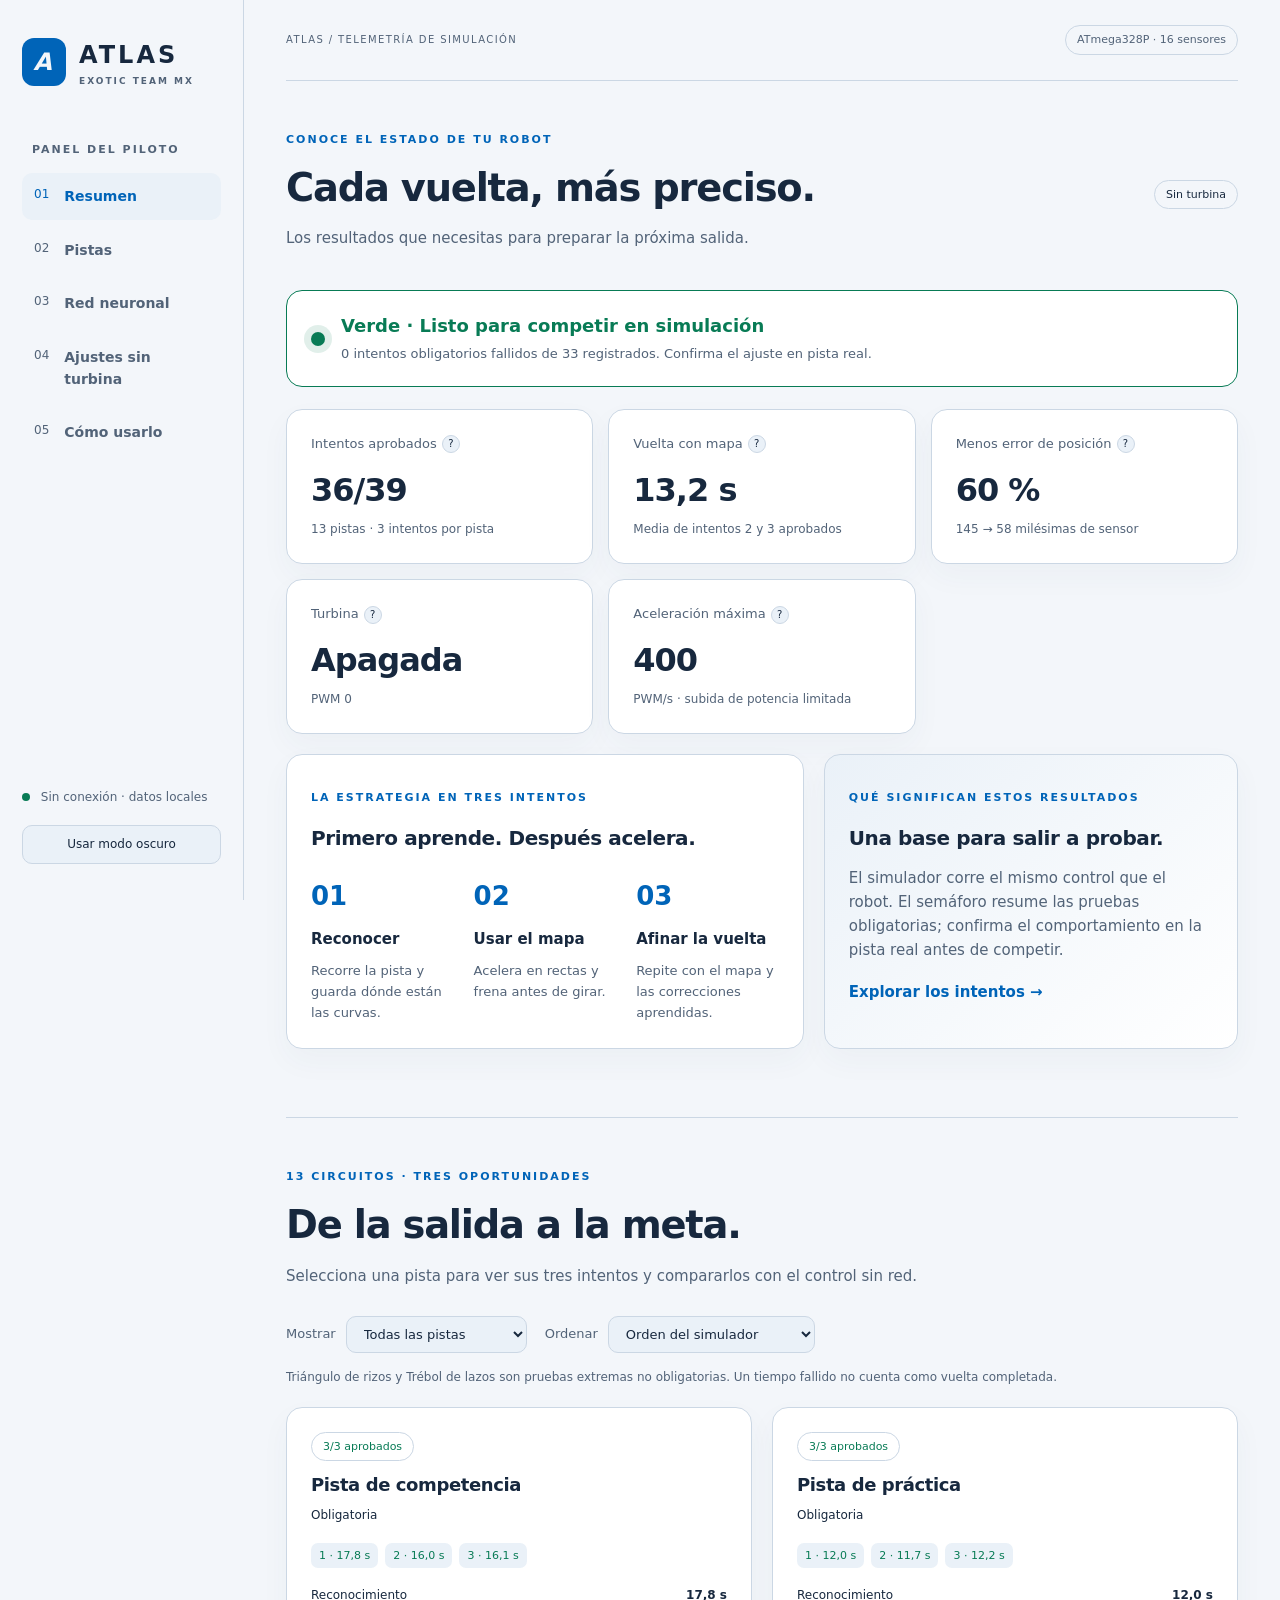
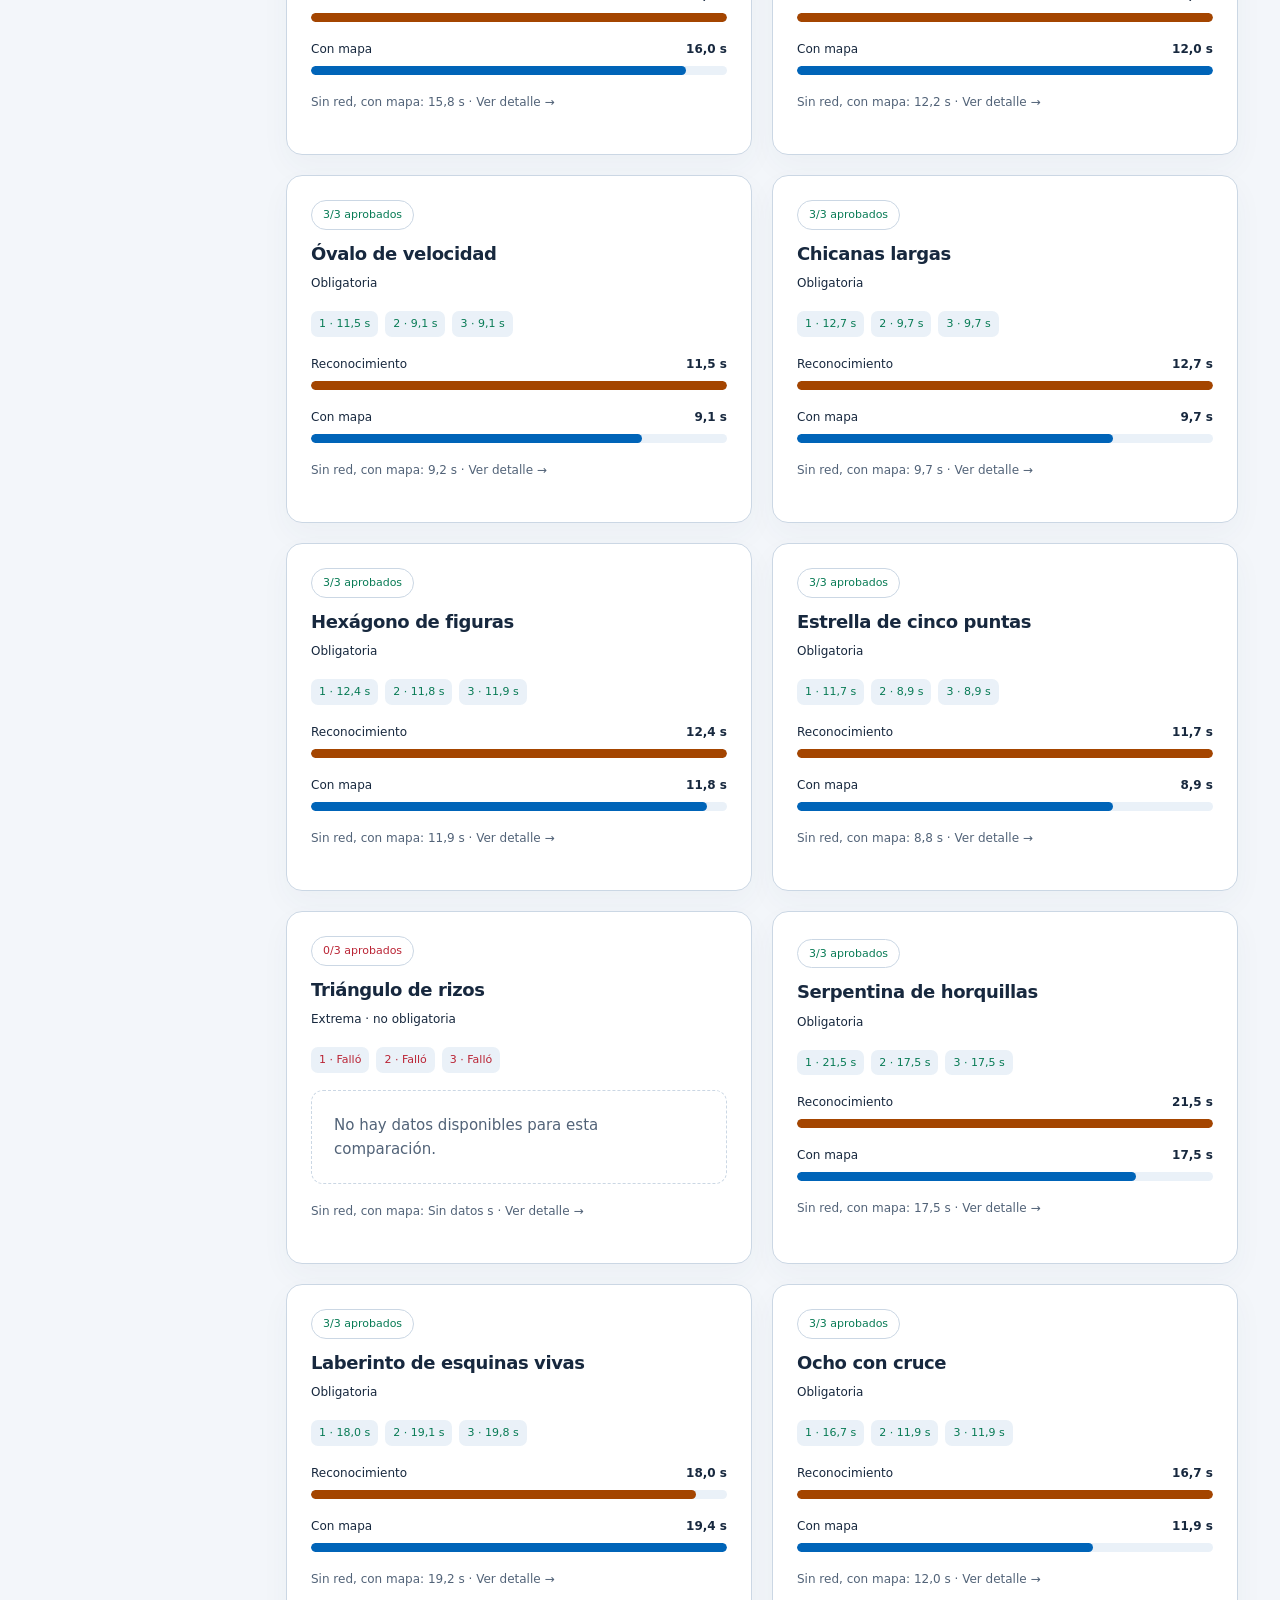
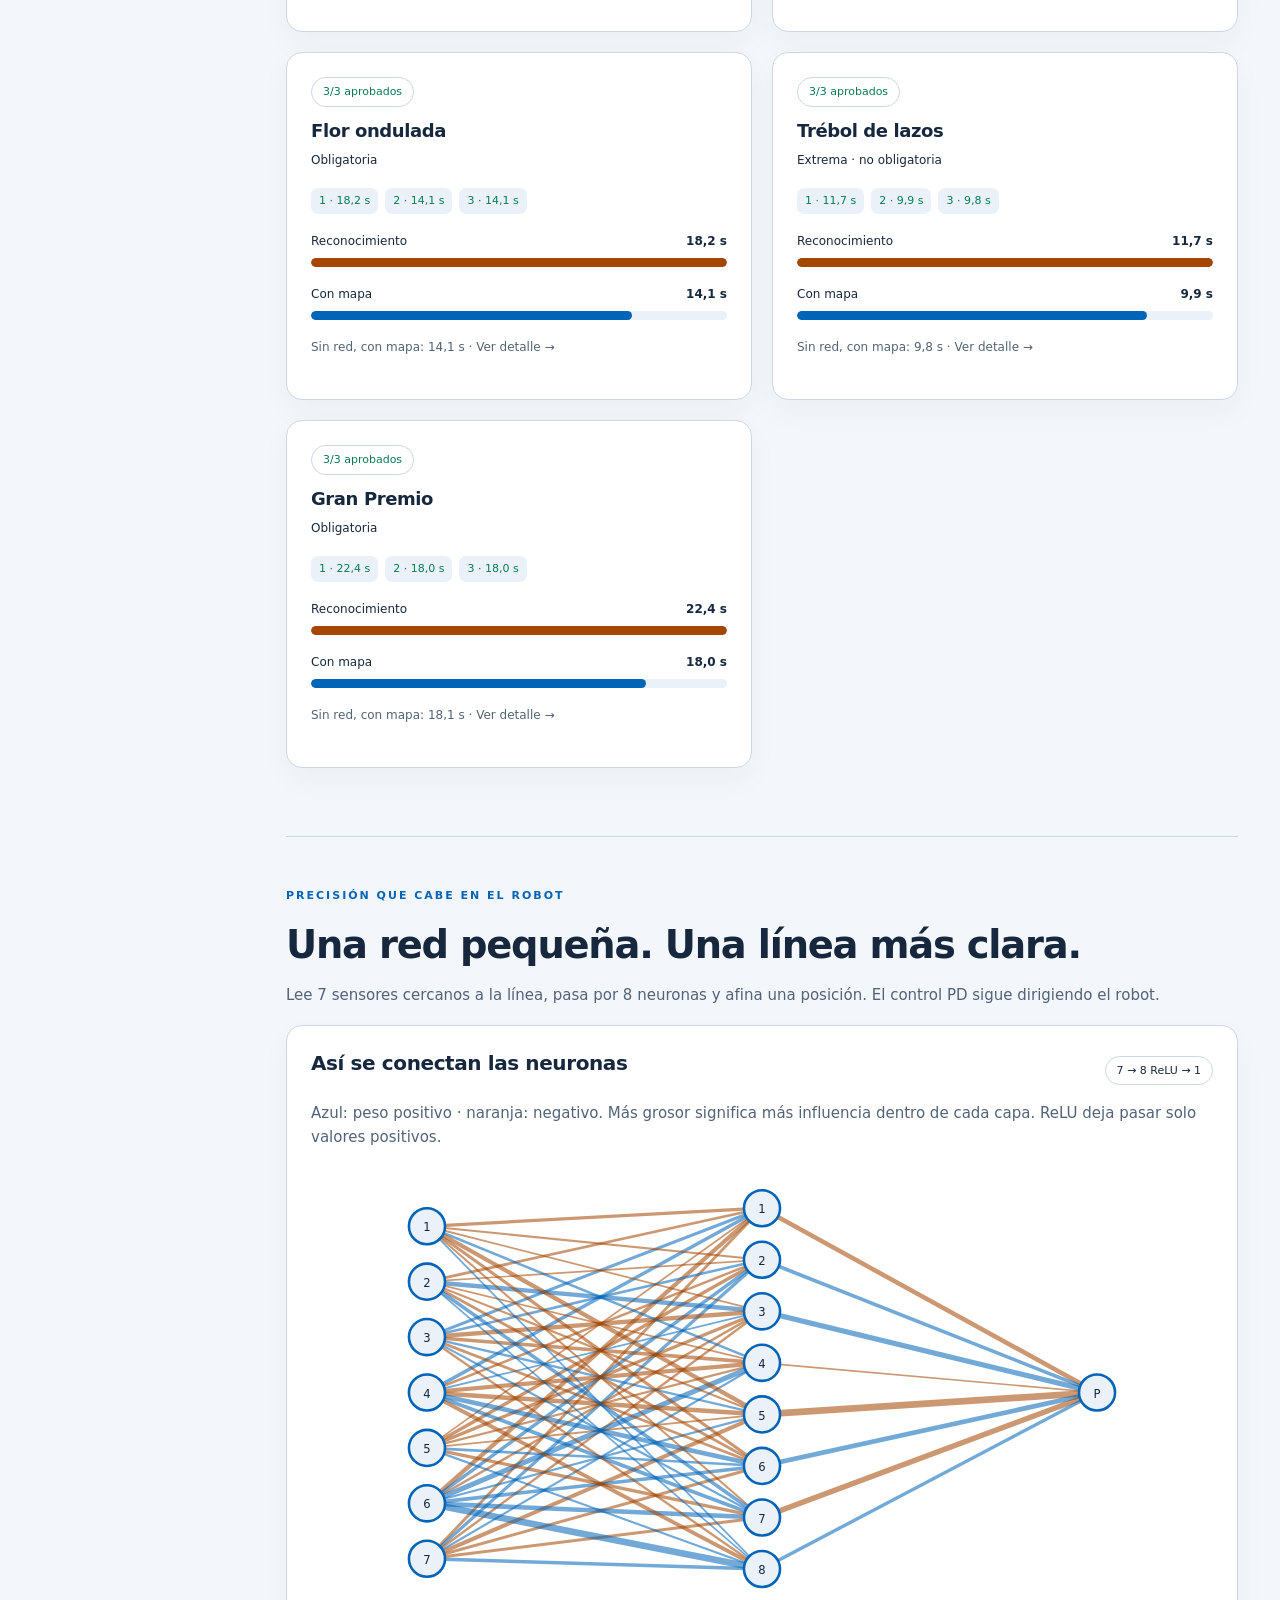
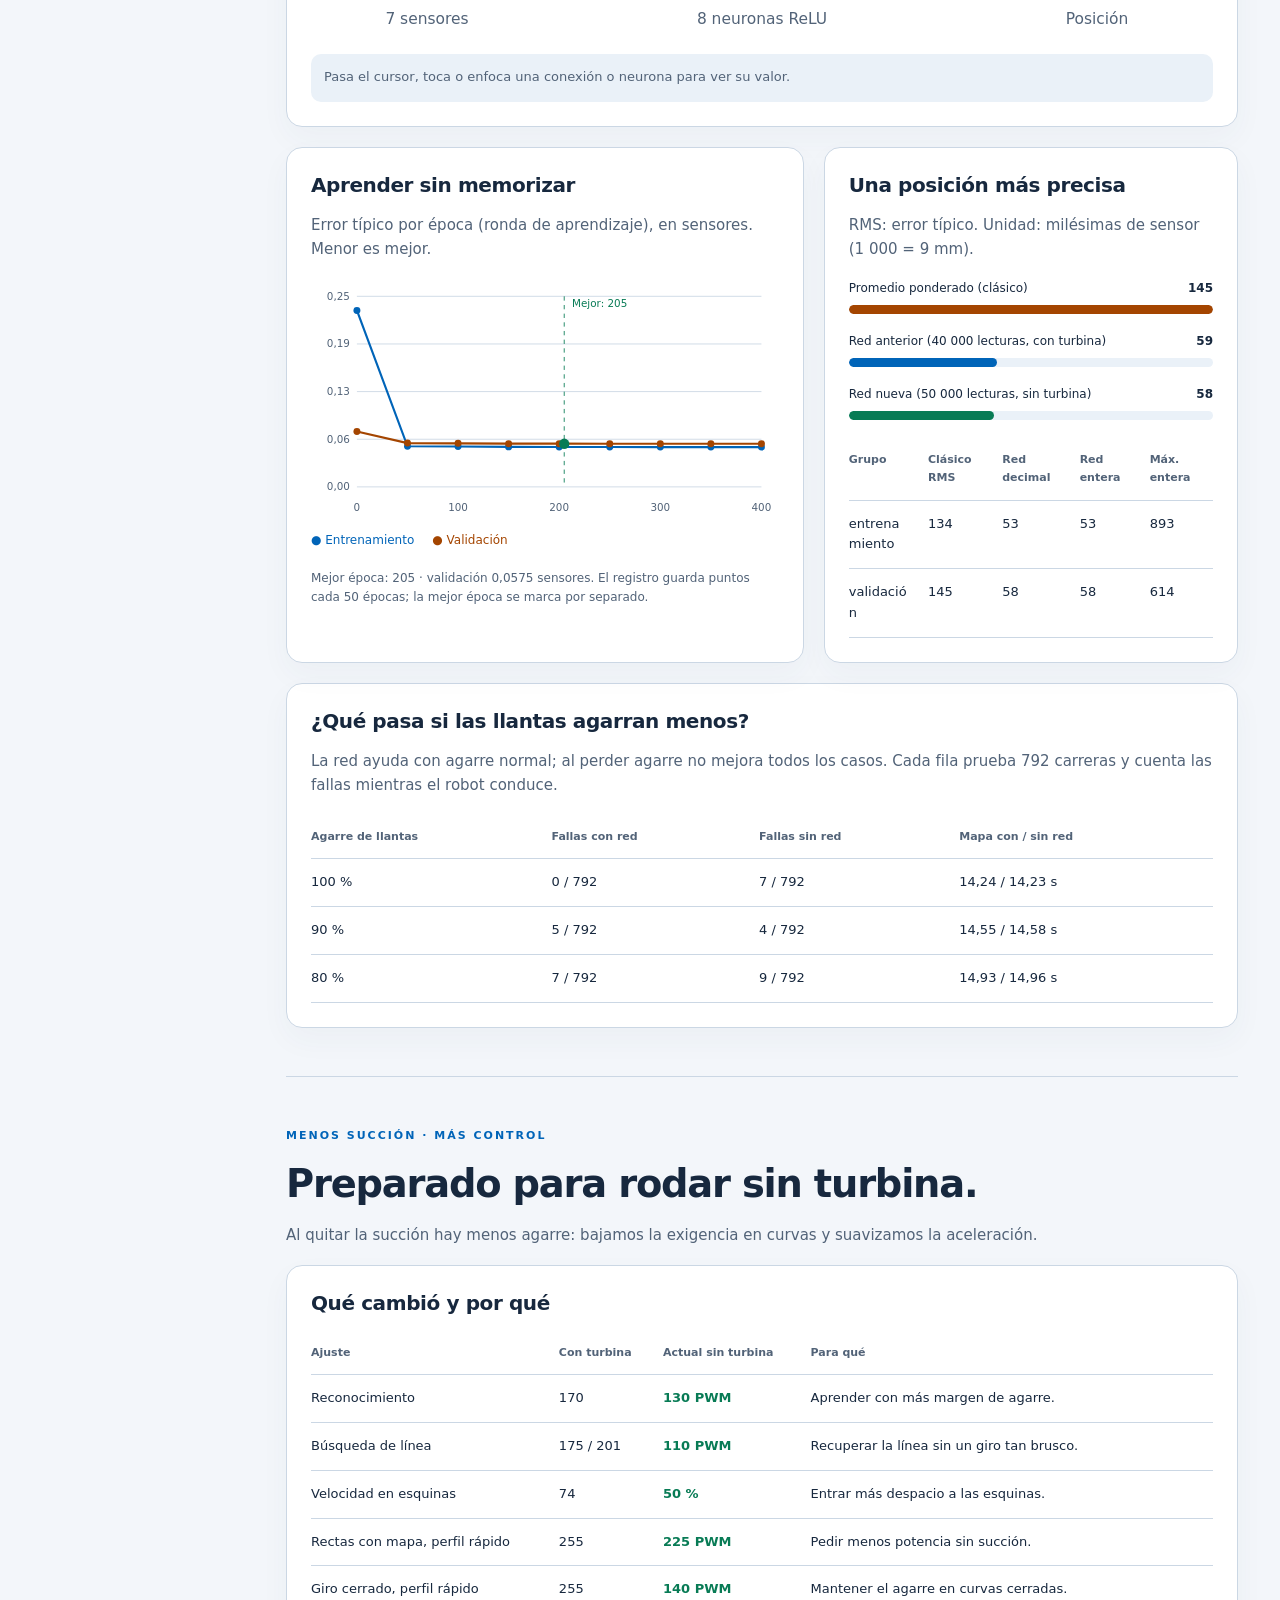
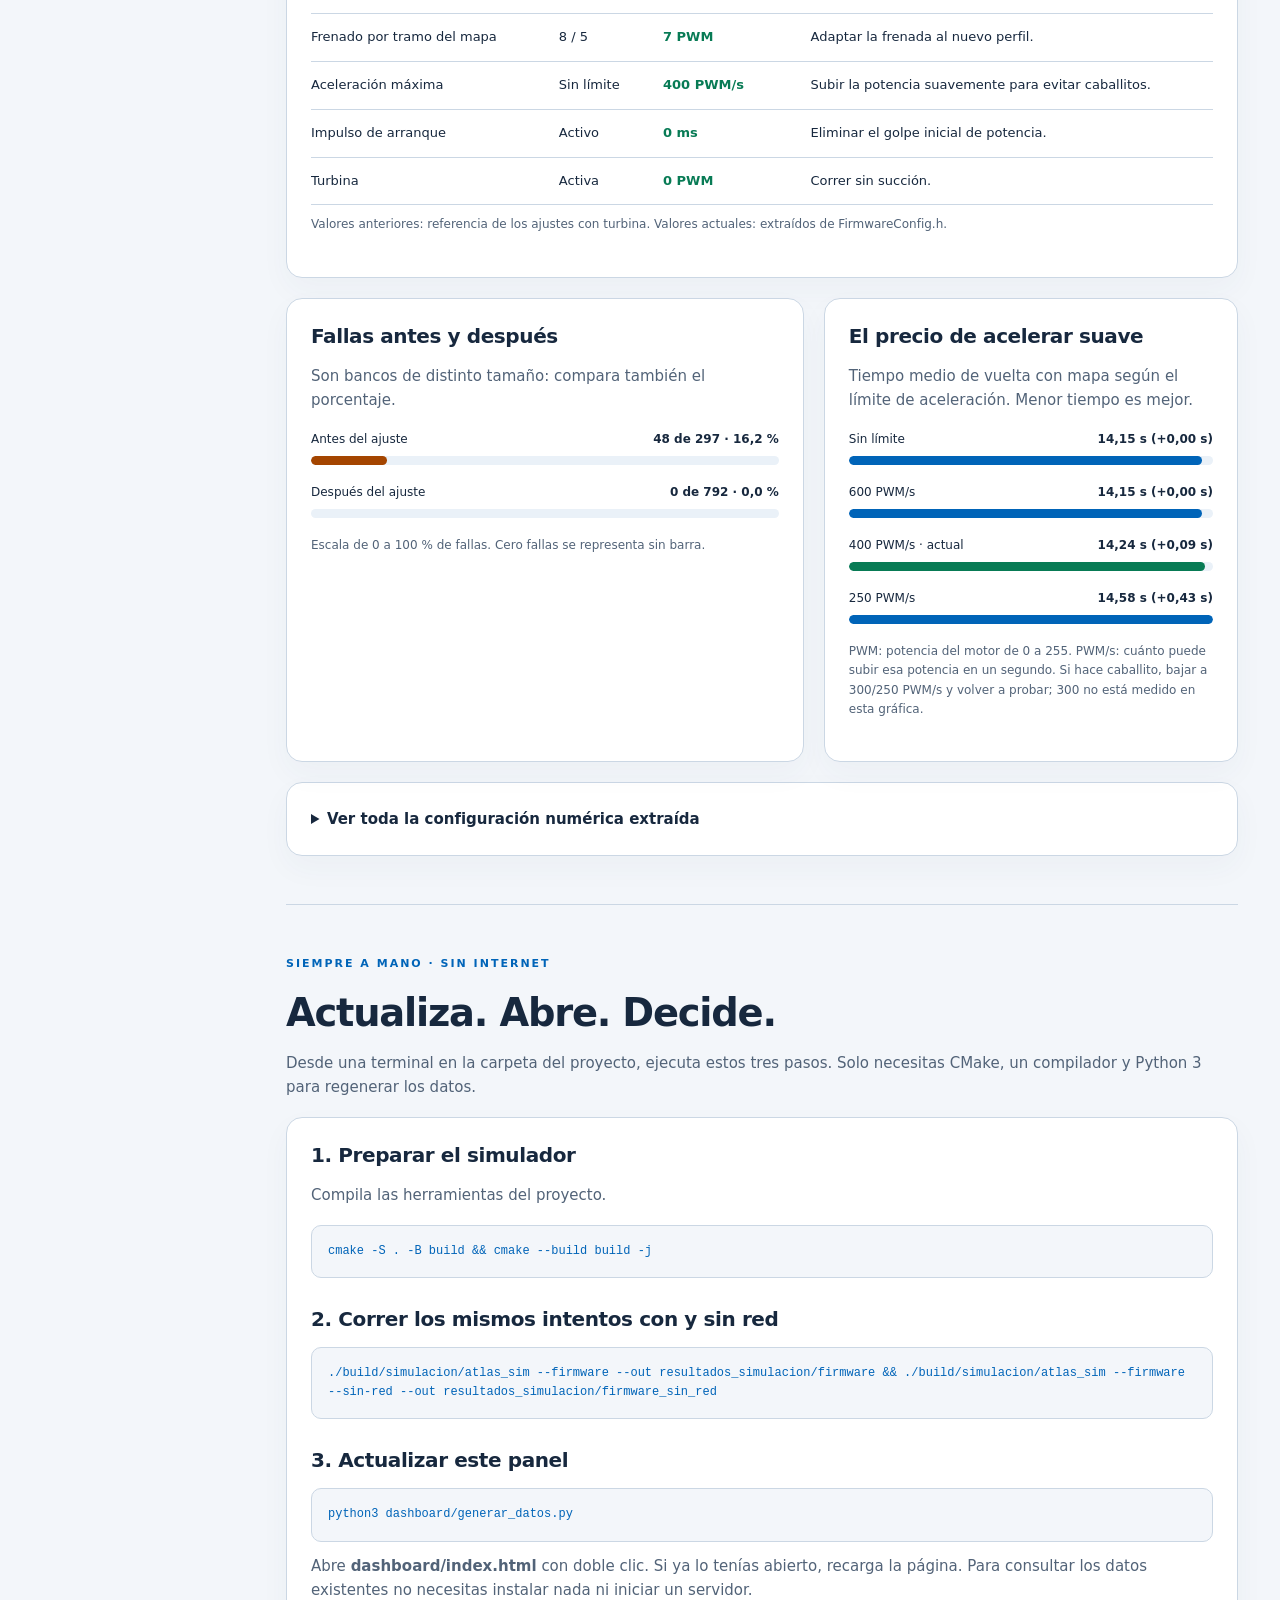
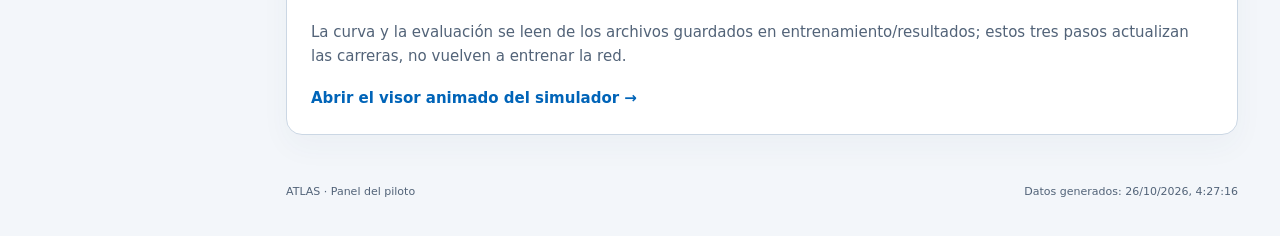
==== dashboard/index.html @ 0355acb6 "Reorganización en carpetas, red de posición reentrenada sin turbina, código sin comentarios y dashbo" ====
<!doctype html>
<html lang="es">
<head>
<meta charset="utf-8">
<meta name="viewport" content="width=device-width, initial-scale=1">
<meta name="color-scheme" content="dark light">
<title>ATLAS · Panel del piloto</title>
<link rel="stylesheet" href="estilos.css">
<script defer src="datos.js"></script>
<script defer src="app.js"></script>
</head>
<body>
<a class="saltar" href="#contenido">Saltar al contenido</a>
<aside class="lateral">
<a class="marca" href="#resumen"><span class="emblema">A</span><span>ATLAS<small>EXOTIC TEAM MX</small></span></a>
<div class="etiqueta">PANEL DEL PILOTO</div>
<nav aria-label="Secciones">
<a href="#resumen">01 <span>Resumen</span></a>
<a href="#pistas">02 <span>Pistas</span></a>
<a href="#red">03 <span>Red neuronal</span></a>
<a href="#ajustes">04 <span>Ajustes sin turbina</span></a>
<a href="#uso">05 <span>Cómo usarlo</span></a>
</nav>
<div class="pie-lateral"><span class="punto"></span> Sin conexión · datos locales<br><button id="tema" type="button">Cambiar tema</button></div>
</aside>
<main id="contenido" tabindex="-1">
<header class="cabecera"><span>ATLAS / TELEMETRÍA DE SIMULACIÓN</span><span class="chip">ATmega328P · 16 sensores</span></header>
<div id="avisos" role="status"></div>
<section id="resumen" aria-labelledby="titulo-resumen">
<div class="intro"><div><p class="ceja">CONOCE EL ESTADO DE TU ROBOT</p><h1 id="titulo-resumen">Cada vuelta, más preciso.</h1><p>Los resultados que necesitas para preparar la próxima salida.</p></div><span class="chip">Sin turbina</span></div>
<div id="estado"></div><div id="metricas" class="metricas"></div>
<div class="rejilla dos"><article class="panel"><p class="ceja">LA ESTRATEGIA EN TRES INTENTOS</p><h2>Primero aprende. Después acelera.</h2><div class="pasos"><div><b>01</b><h3>Reconocer</h3><p>Recorre la pista y guarda dónde están las curvas.</p></div><div><b>02</b><h3>Usar el mapa</h3><p>Acelera en rectas y frena antes de girar.</p></div><div><b>03</b><h3>Afinar la vuelta</h3><p>Repite con el mapa y las correcciones aprendidas.</p></div></div></article><article class="panel acento"><p class="ceja">QUÉ SIGNIFICAN ESTOS RESULTADOS</p><h2>Una base para salir a probar.</h2><p>El simulador corre el mismo control que el robot. El semáforo resume las pruebas obligatorias; confirma el comportamiento en la pista real antes de competir.</p><a class="enlace" href="#pistas">Explorar los intentos →</a></article></div>
</section>
<section id="pistas" aria-labelledby="titulo-pistas"><p class="ceja">13 CIRCUITOS · TRES OPORTUNIDADES</p><h1 id="titulo-pistas">De la salida a la meta.</h1><p>Selecciona una pista para ver sus tres intentos y compararlos con el control sin red.</p><div class="herramientas"><label>Mostrar <select id="filtro"><option value="todas">Todas las pistas</option><option value="falladas">Con intentos fallidos</option><option value="obligatorias">Solo obligatorias</option></select></label><label>Ordenar <select id="orden"><option value="original">Orden del simulador</option><option value="tiempo">Menor tiempo con mapa</option><option value="nombre">Nombre de pista</option></select></label></div><p class="nota">Triángulo de rizos y Trébol de lazos son pruebas extremas no obligatorias. Un tiempo fallido no cuenta como vuelta completada.</p><div id="lista-pistas" class="rejilla pistas"></div></section>
<section id="red" aria-labelledby="titulo-red"><p class="ceja">PRECISIÓN QUE CABE EN EL ROBOT</p><h1 id="titulo-red">Una red pequeña. Una línea más clara.</h1><p>Lee 7 sensores cercanos a la línea, pasa por 8 neuronas y afina una posición. El control PD sigue dirigiendo el robot.</p><article class="panel"><div class="titulo-panel"><h2>Así se conectan las neuronas</h2><span class="chip">7 → 8 ReLU → 1</span></div><p>Azul: peso positivo · naranja: negativo. Más grosor significa más influencia dentro de cada capa. ReLU deja pasar solo valores positivos.</p><div id="diagrama"></div><p id="info-red" class="lectura" aria-live="polite">Pasa el cursor, toca o enfoca una conexión o neurona para ver su valor.</p></article><div class="rejilla dos"><article class="panel"><h2>Aprender sin memorizar</h2><p>Error típico por época (ronda de aprendizaje), en sensores. Menor es mejor.</p><div id="curva"></div><p class="leyenda"><span class="azul">● Entrenamiento</span><span class="naranja">● Validación</span></p><p id="mejor" class="nota"></p></article><article class="panel"><h2>Una posición más precisa</h2><p>RMS: error típico. Unidad: milésimas de sensor (1 000 = 9 mm).</p><div id="errores"></div><div id="tabla-rms"></div></article></div><article class="panel"><h2>¿Qué pasa si las llantas agarran menos?</h2><p>La red ayuda con agarre normal; al perder agarre no mejora todos los casos. Cada fila prueba 792 carreras y cuenta las fallas mientras el robot conduce.</p><div id="agarre"></div></article></section>
<section id="ajustes" aria-labelledby="titulo-ajustes"><p class="ceja">MENOS SUCCIÓN · MÁS CONTROL</p><h1 id="titulo-ajustes">Preparado para rodar sin turbina.</h1><p>Al quitar la succión hay menos agarre: bajamos la exigencia en curvas y suavizamos la aceleración.</p><article class="panel"><h2>Qué cambió y por qué</h2><div id="cambios"></div><p class="nota">Valores anteriores: referencia de los ajustes con turbina. Valores actuales: extraídos de FirmwareConfig.h.</p></article><div class="rejilla dos"><article class="panel"><h2>Fallas antes y después</h2><p>Son bancos de distinto tamaño: compara también el porcentaje.</p><div id="fallas"></div></article><article class="panel"><h2>El precio de acelerar suave</h2><p>Tiempo medio de vuelta con mapa según el límite de aceleración. Menor tiempo es mejor.</p><div id="aceleracion"></div><p class="nota">PWM: potencia del motor de 0 a 255. PWM/s: cuánto puede subir esa potencia en un segundo. Si hace caballito, bajar a 300/250 PWM/s y volver a probar; 300 no está medido en esta gráfica.</p></article></div><details class="panel"><summary>Ver toda la configuración numérica extraída</summary><div id="configuracion"></div></details></section>
<section id="uso" aria-labelledby="titulo-uso"><p class="ceja">SIEMPRE A MANO · SIN INTERNET</p><h1 id="titulo-uso">Actualiza. Abre. Decide.</h1><p>Desde una terminal en la carpeta del proyecto, ejecuta estos tres pasos. Solo necesitas CMake, un compilador y Python 3 para regenerar los datos.</p><article class="panel instrucciones"><h2>1. Preparar el simulador</h2><p>Compila las herramientas del proyecto.</p><pre>cmake -S . -B build &amp;&amp; cmake --build build -j</pre><h2>2. Correr los mismos intentos con y sin red</h2><pre>./build/simulacion/atlas_sim --firmware --out resultados_simulacion/firmware &amp;&amp; ./build/simulacion/atlas_sim --firmware --sin-red --out resultados_simulacion/firmware_sin_red</pre><h2>3. Actualizar este panel</h2><pre>python3 dashboard/generar_datos.py</pre><p>Abre <strong>dashboard/index.html</strong> con doble clic. Si ya lo tenías abierto, recarga la página. Para consultar los datos existentes no necesitas instalar nada ni iniciar un servidor.</p><p>La curva y la evaluación se leen de los archivos guardados en entrenamiento/resultados; estos tres pasos actualizan las carreras, no vuelven a entrenar la red.</p><div id="visor"></div></article></section>
<footer>ATLAS · Panel del piloto <span id="fecha"></span></footer>
</main>
<dialog id="detalle"><div class="titulo-panel"><h2 id="detalle-titulo"></h2><button id="cerrar" aria-label="Cerrar detalle">Cerrar ✕</button></div><div id="detalle-cuerpo"></div></dialog>
</body></html>
---- dashboard/estilos.css ----
:root{color-scheme:dark;--fondo:#0b111b;--panel:#141e2c;--panel2:#192638;--texto:#edf3fb;--suave:#a7b6ca;--borde:#2a3a50;--azul:#75bcff;--naranja:#ffb77b;--verde:#66dfb1;--rojo:#ff8f99;--sombra:0 14px 35px #0002}
:root[data-tema=claro]{color-scheme:light;--fondo:#f3f6fa;--panel:#fff;--panel2:#eaf1f8;--texto:#17283e;--suave:#526378;--borde:#cbd7e4;--azul:#0064b8;--naranja:#a44500;--verde:#087b55;--rojo:#ba2435;--sombra:0 12px 30px #2743640a}
*{box-sizing:border-box}html{scroll-behavior:smooth;scroll-padding-top:24px}body{margin:0;background:var(--fondo);color:var(--texto);font:15px/1.6 system-ui,-apple-system,BlinkMacSystemFont,"Segoe UI",sans-serif}a{color:var(--azul)}button,select{font:inherit;color:var(--texto);background:var(--panel2);border:1px solid var(--borde);border-radius:10px;padding:9px 13px;cursor:pointer}button:hover,select:hover{border-color:var(--azul)}:focus-visible{outline:3px solid var(--azul);outline-offset:4px}.saltar{position:fixed;top:-100px;left:20px;z-index:10;background:var(--panel);padding:12px}.saltar:focus{top:10px}.lateral{position:fixed;inset:0 auto 0 0;width:244px;border-right:1px solid var(--borde);padding:36px 22px;display:flex;flex-direction:column;background:var(--fondo)}.marca{display:flex;gap:13px;align-items:center;color:var(--texto);text-decoration:none;font-size:24px;font-weight:850;letter-spacing:3px}.marca small{display:block;font-size:9px;letter-spacing:2px;color:var(--suave)}.emblema{display:grid;place-items:center;width:44px;height:48px;background:var(--azul);color:var(--fondo);border-radius:12px;font-style:italic}.etiqueta,.ceja{font-size:11px;letter-spacing:2px;font-weight:750;color:var(--azul)}.etiqueta{margin:52px 10px 15px;color:var(--suave)}nav{display:grid;gap:7px}nav a{display:flex;gap:15px;padding:12px;color:var(--suave);text-decoration:none;border-radius:10px;font-size:12px}nav a span{font-size:14px;font-weight:600}nav a:hover,nav a.activo{background:var(--panel2);color:var(--azul)}.pie-lateral{margin-top:auto;color:var(--suave);font-size:12px}.pie-lateral button{margin-top:18px;width:100%}.punto{display:inline-block;width:8px;height:8px;background:var(--verde);border-radius:50%;margin-right:7px}main{margin-left:244px;padding:0 42px;max-width:1700px}.cabecera{display:flex;justify-content:space-between;align-items:center;gap:12px;padding:25px 0;border-bottom:1px solid var(--borde);font-size:10px;letter-spacing:1.4px;color:var(--suave)}.chip,.badge{display:inline-block;border:1px solid var(--borde);border-radius:30px;padding:5px 11px;font-size:11px;white-space:normal;letter-spacing:0}section{padding:40px 0 12px}section+section{margin-top:36px;border-top:1px solid var(--borde)}h1{font-size:clamp(28px,3vw,42px);line-height:1.15;letter-spacing:-1.2px;margin:12px 0 16px}h2{font-size:20px;line-height:1.3;letter-spacing:-.4px;margin:0 0 15px}h3{font-size:15px;margin:10px 0}p{color:var(--suave);margin:10px 0 18px}.intro,.titulo-panel{display:flex;align-items:center;justify-content:space-between;gap:16px}.estado{display:flex;gap:16px;align-items:center;border:1px solid var(--verde);background:var(--panel);padding:21px 24px;border-radius:16px;margin:22px 0;color:var(--verde)}.estado.amarillo{color:var(--naranja);border-color:var(--naranja)}.estado.rojo{color:var(--rojo);border-color:var(--rojo)}.estado b{font-size:18px}.estado p{margin:3px 0 0;font-size:13px}.luz{width:14px;height:14px;border-radius:50%;background:currentColor;box-shadow:0 0 0 7px color-mix(in srgb,currentColor 12%,transparent);flex-shrink:0}.metricas{display:grid;grid-template-columns:repeat(3,minmax(0,1fr));gap:15px;margin-bottom:20px}.metrica,.panel,.pista{background:var(--panel);border:1px solid var(--borde);border-radius:16px;padding:24px;box-shadow:var(--sombra);min-width:0}.metrica .valor{font-size:32px;font-weight:750;letter-spacing:-1px;margin:10px 0 4px}.metrica p{font-size:12px;margin:0}.metrica .nombre{font-size:13px;color:var(--suave)}.ayuda{display:inline-grid;place-items:center;border:1px solid var(--borde);border-radius:50%;font-size:10px;width:18px;height:18px;padding:0;margin-left:5px;position:relative;vertical-align:middle}.ayuda:hover:after,.ayuda:focus:after{content:attr(data-ayuda);position:absolute;bottom:25px;right:-20px;width:205px;max-width:65vw;z-index:5;background:var(--texto);color:var(--fondo);padding:10px;border-radius:9px;text-align:left;font-size:12px;box-shadow:var(--sombra)}.rejilla{display:grid;gap:20px;margin:20px 0}.dos{grid-template-columns:1.25fr 1fr}.pasos{display:grid;grid-template-columns:repeat(3,1fr);gap:20px;margin-top:25px}.pasos b{color:var(--azul);font-size:26px}.pasos p{font-size:13px;margin:0}.acento{background:linear-gradient(140deg,var(--panel2),var(--panel))}.enlace{font-weight:650;text-decoration:none}.herramientas{display:flex;gap:18px;flex-wrap:wrap;margin:28px 0 15px}.herramientas label{display:flex;align-items:center;gap:10px;font-size:13px;color:var(--suave)}.nota{font-size:12px}.pistas{grid-template-columns:repeat(2,minmax(0,1fr))}.pista{display:block;width:100%;text-align:left;transition:transform .18s,border-color .18s}.pista:hover{transform:translateY(-2px);border-color:var(--azul)}.pista h2{margin:12px 0 5px;font-size:18px}.bien{color:var(--verde)}.mal{color:var(--rojo)}.intentos{display:flex;gap:7px;flex-wrap:wrap;margin:17px 0}.intento{font-size:11px;padding:4px 8px;background:var(--panel2);border-radius:7px}.barra-fila{margin:18px 0}.barra-cab{display:flex;justify-content:space-between;gap:14px;font-size:12px;margin-bottom:7px}.carril{height:9px;background:var(--panel2);border-radius:10px;overflow:hidden}.relleno{height:100%;border-radius:10px;background:var(--azul);min-width:0}.naranja{color:var(--naranja)}.azul{color:var(--azul)}.leyenda{display:flex;gap:18px;flex-wrap:wrap;font-size:12px}svg{display:block;width:100%;height:auto;overflow:visible}svg text{fill:var(--suave);font:12px system-ui}svg .eje{stroke:var(--borde);stroke-width:1}.conexion{cursor:pointer;opacity:.55;transition:opacity .15s}.conexion:hover,.conexion:focus{opacity:1;stroke:var(--verde);outline:none}.neurona{fill:var(--panel2);stroke:var(--azul);stroke-width:2;cursor:pointer}.neurona:hover,.neurona:focus{fill:var(--azul);outline:none}.lectura{border-radius:10px;background:var(--panel2);padding:13px;font-size:13px;margin-bottom:0;min-height:48px}.tabla-contenedor{overflow-x:auto;max-width:100%}table{width:100%;border-collapse:collapse;font-size:13px}th{text-align:left;font-size:11px;color:var(--suave);font-weight:650}td,th{padding:13px 9px;border-bottom:1px solid var(--borde);vertical-align:top}td:first-child,th:first-child{padding-left:0}td{overflow-wrap:anywhere}.cambio{color:var(--verde);font-weight:650}pre{white-space:pre-wrap;overflow-wrap:anywhere;background:var(--fondo);border:1px solid var(--borde);padding:16px;border-radius:10px;font-size:12px;color:var(--azul)}.instrucciones h2{margin-top:28px}.instrucciones h2:first-child{margin-top:0}details summary{cursor:pointer;font-weight:650}footer{padding:36px 0;color:var(--suave);font-size:11px;display:flex;justify-content:space-between;gap:12px}dialog{background:var(--panel);color:var(--texto);border:1px solid var(--borde);border-radius:18px;width:min(980px,94vw);max-height:90vh;padding:26px}dialog::backdrop{background:#030914bb;backdrop-filter:blur(5px)}.detalle-modos{margin:25px 0}.detalle-tarjetas{display:grid;grid-template-columns:repeat(3,minmax(0,1fr));gap:12px}.detalle-intento{border:1px solid var(--borde);border-radius:10px;padding:16px}.detalle-intento dl{font-size:12px}.detalle-intento dt{color:var(--suave);margin-top:10px}.detalle-intento dd{margin:0;font-weight:650}.vacio{color:var(--suave);padding:22px;border:1px dashed var(--borde);border-radius:12px}.advertencia{padding:15px;border:1px solid var(--naranja);border-radius:10px;margin:16px 0;overflow-wrap:anywhere}
@media(prefers-reduced-motion:reduce){*{scroll-behavior:auto!important;transition:none!important}}@media(min-width:1500px){.metricas{grid-template-columns:repeat(5,minmax(0,1fr))}}@media(max-width:1100px){.lateral{width:205px;padding:28px 15px}main{margin-left:205px;padding:0 26px}.dos{grid-template-columns:1fr}.metricas{grid-template-columns:repeat(2,minmax(0,1fr))}}@media(max-width:720px){.lateral{position:static;width:auto;padding:20px;border-right:0;border-bottom:1px solid var(--borde)}.marca{font-size:20px}.etiqueta{display:none}nav{display:flex;overflow-x:auto;margin-top:20px;gap:5px}nav a{flex-shrink:0;padding:9px;font-size:10px}nav a span{font-size:12px}nav a{gap:6px}.pie-lateral{display:flex;justify-content:space-between;align-items:center;margin-top:16px;font-size:10px}.pie-lateral button{width:auto;margin:0;padding:6px 10px}main{margin:0;padding:0 18px}.cabecera{font-size:8px;padding:17px 0;letter-spacing:.5px}.cabecera .chip{font-size:9px}section{padding-top:28px}.intro{align-items:flex-start}.intro>.chip{display:none}.metricas{gap:10px}.metrica{padding:16px}.metrica .valor{font-size:26px}.metrica:last-child{grid-column:1/-1}.panel,.pista{padding:19px}.pasos{gap:12px}.pasos p{font-size:12px}.pistas,.detalle-tarjetas{grid-template-columns:1fr}.herramientas{gap:12px}.herramientas label{justify-content:space-between;width:100%}.herramientas select{max-width:70%}.estado{padding:18px;gap:14px}.estado b{font-size:16px}.titulo-panel{align-items:flex-start;flex-wrap:wrap}table{font-size:11px}td,th{padding:10px 5px}footer{flex-direction:column}dialog{padding:20px}.ceja{font-size:9px}}
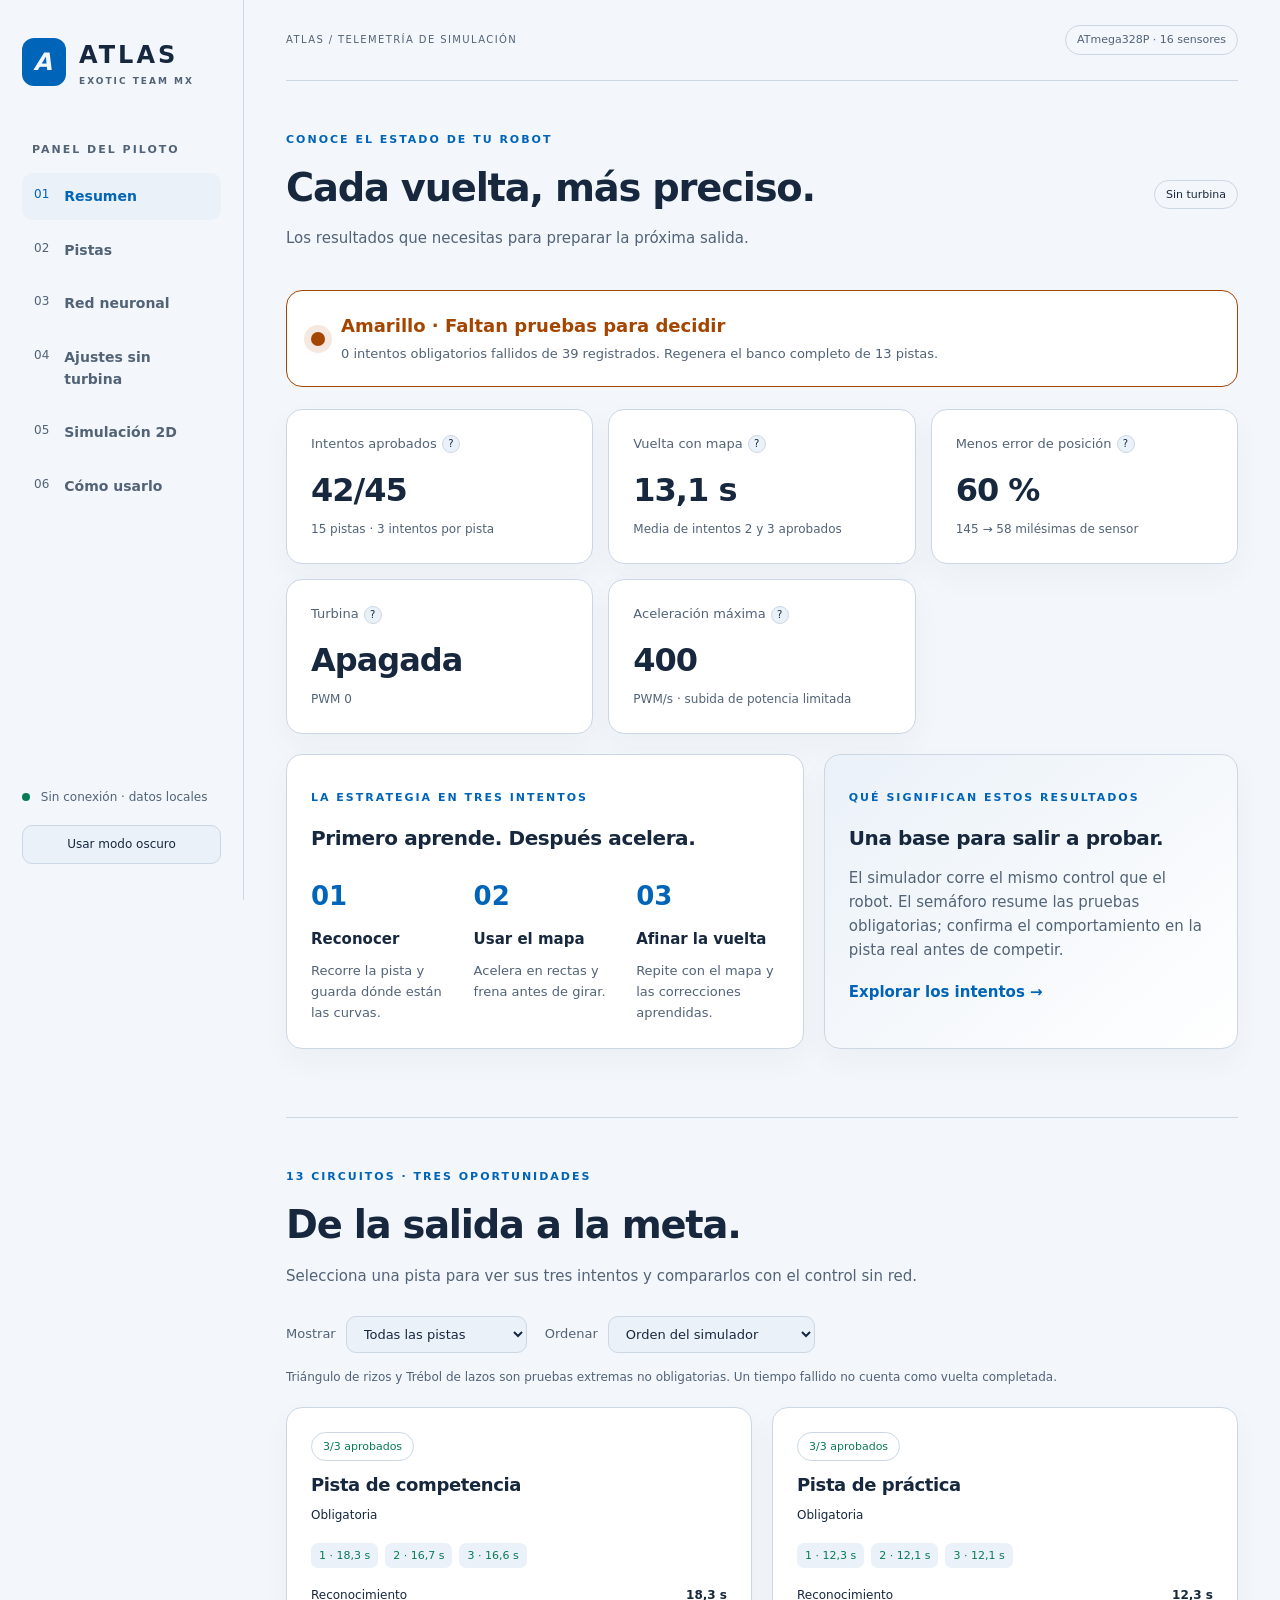
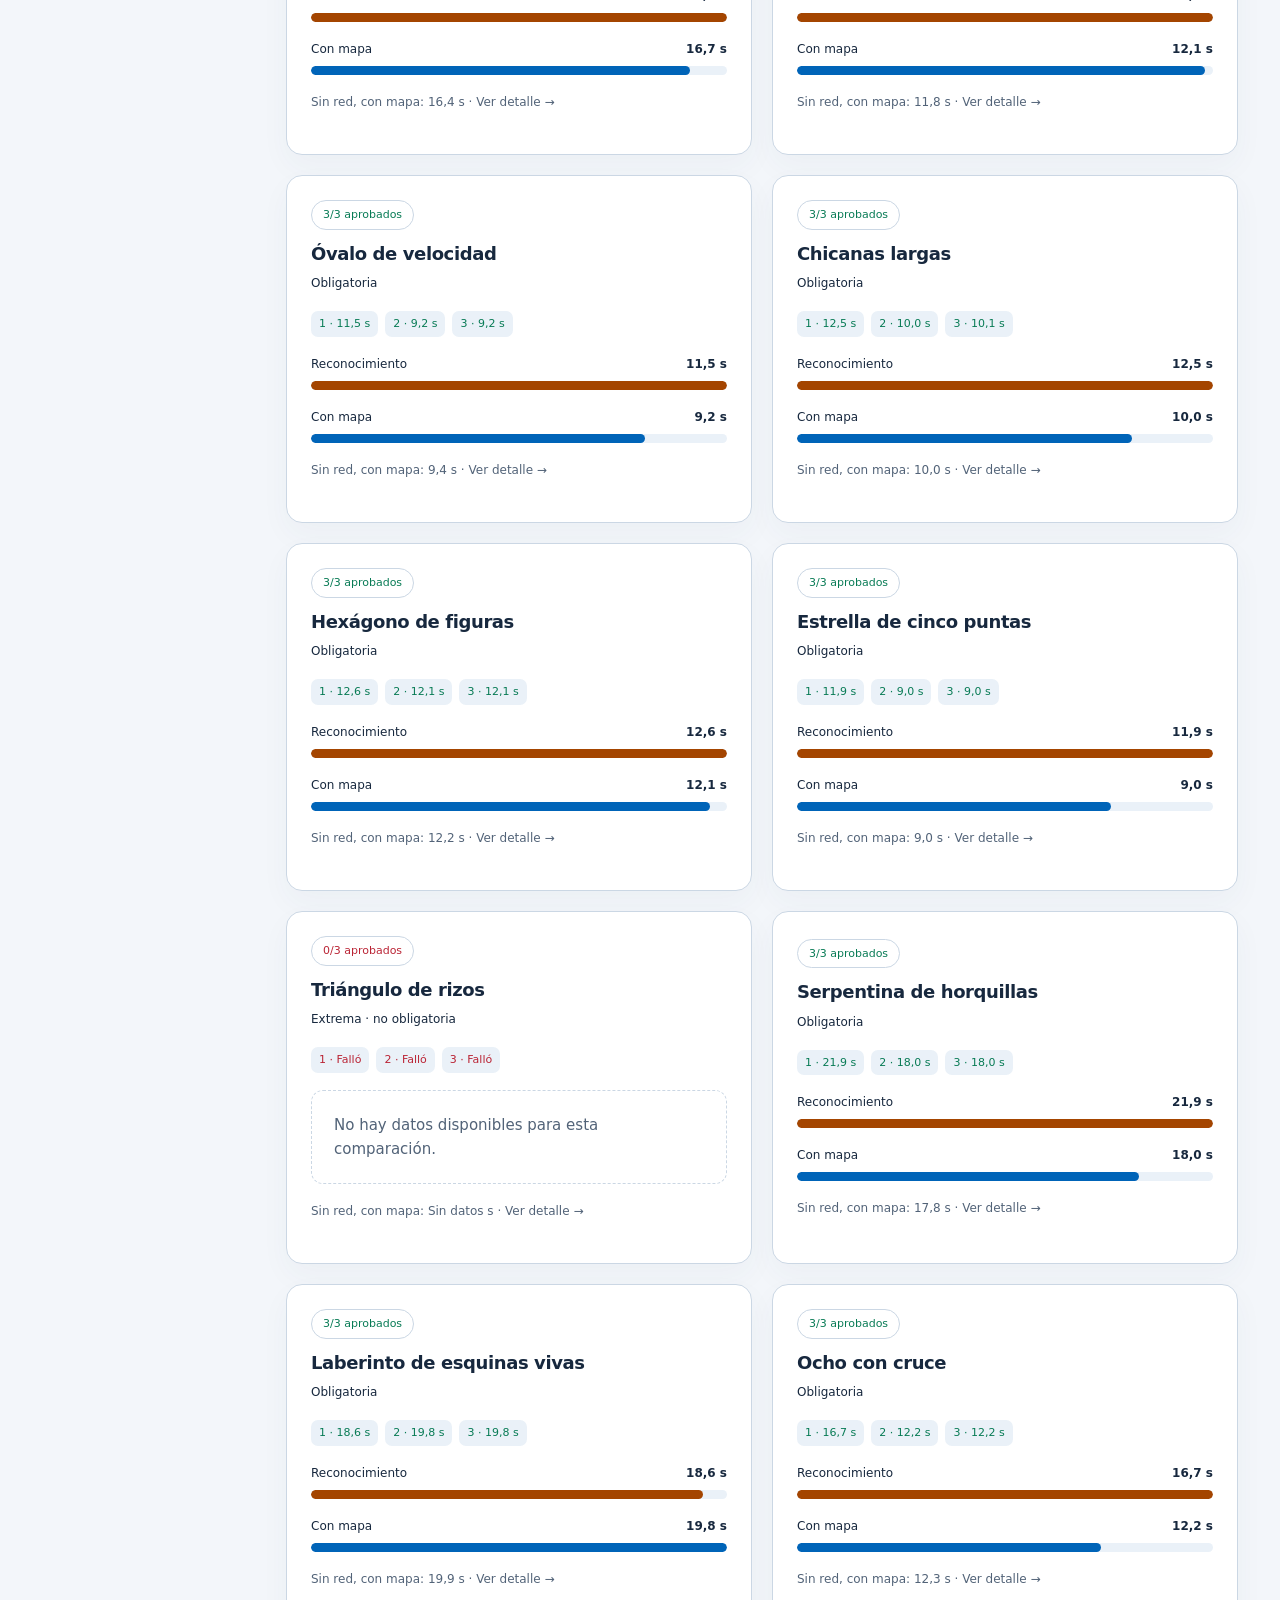
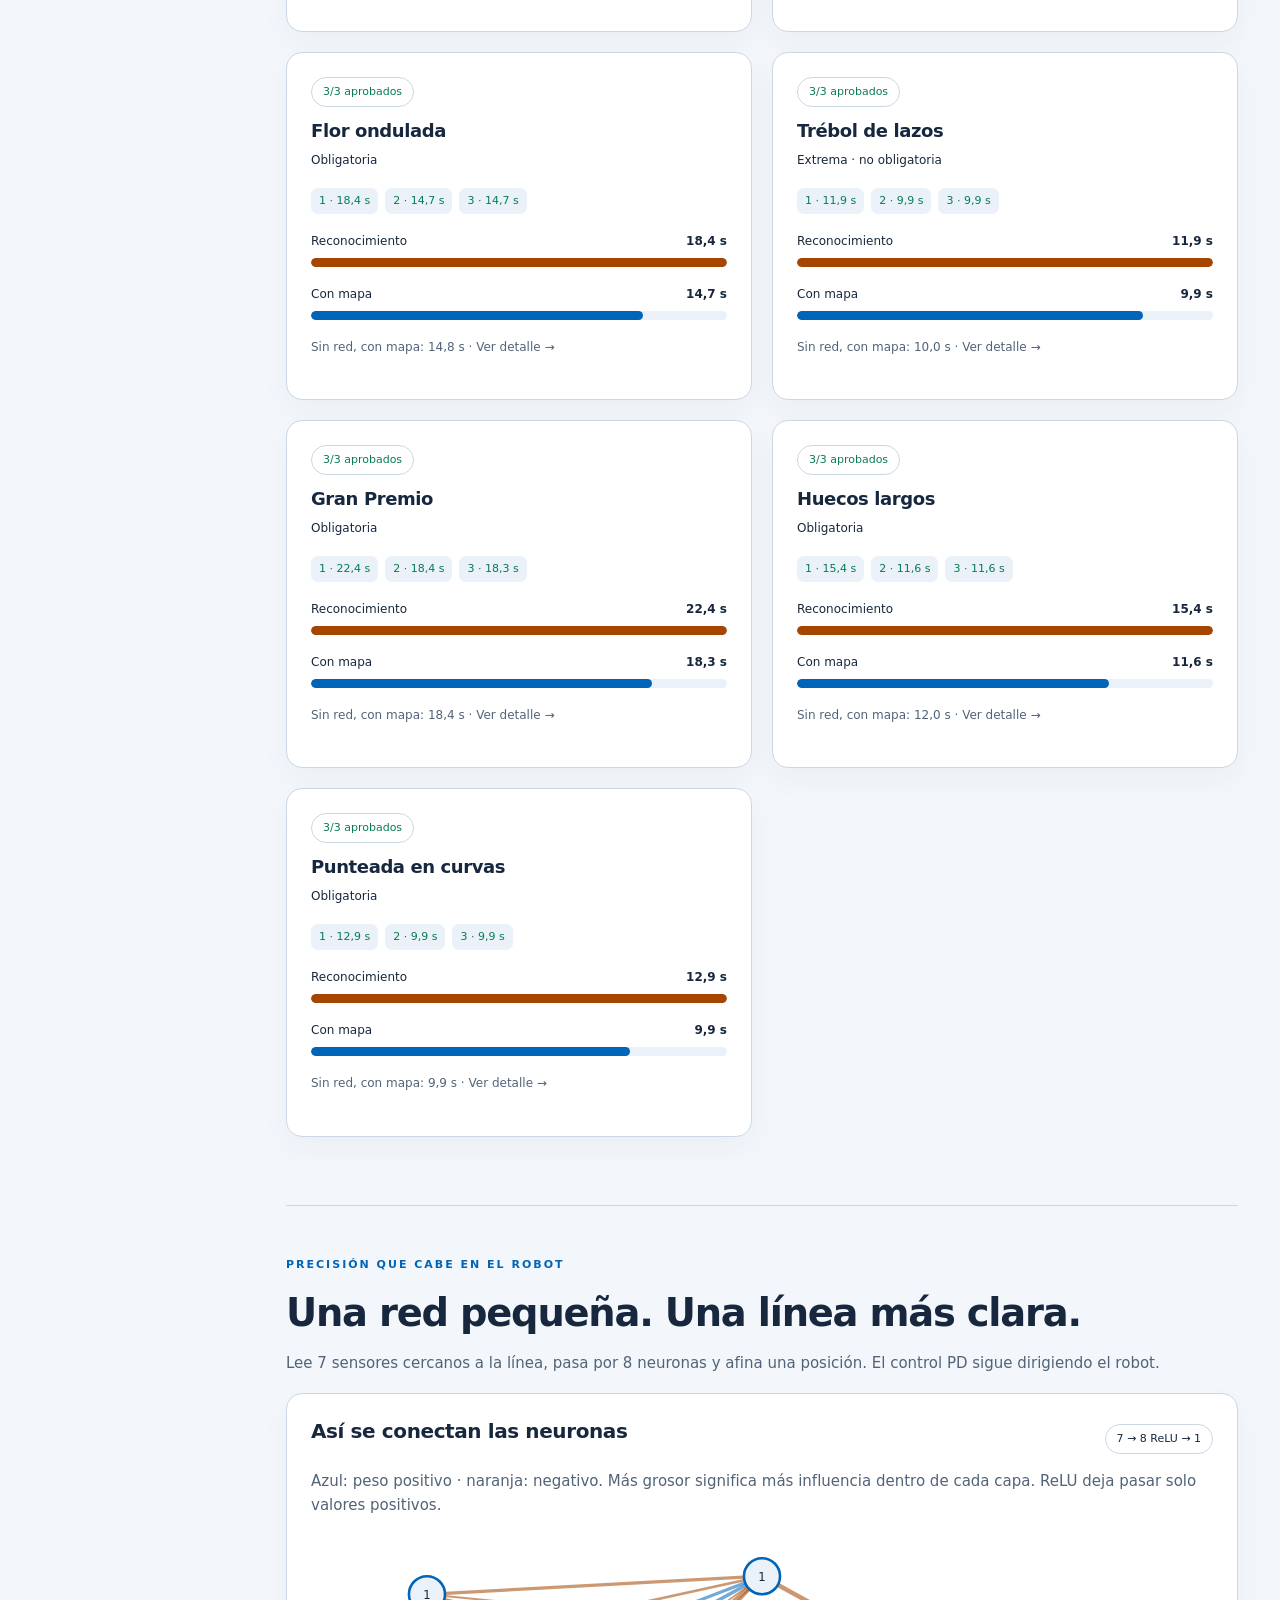
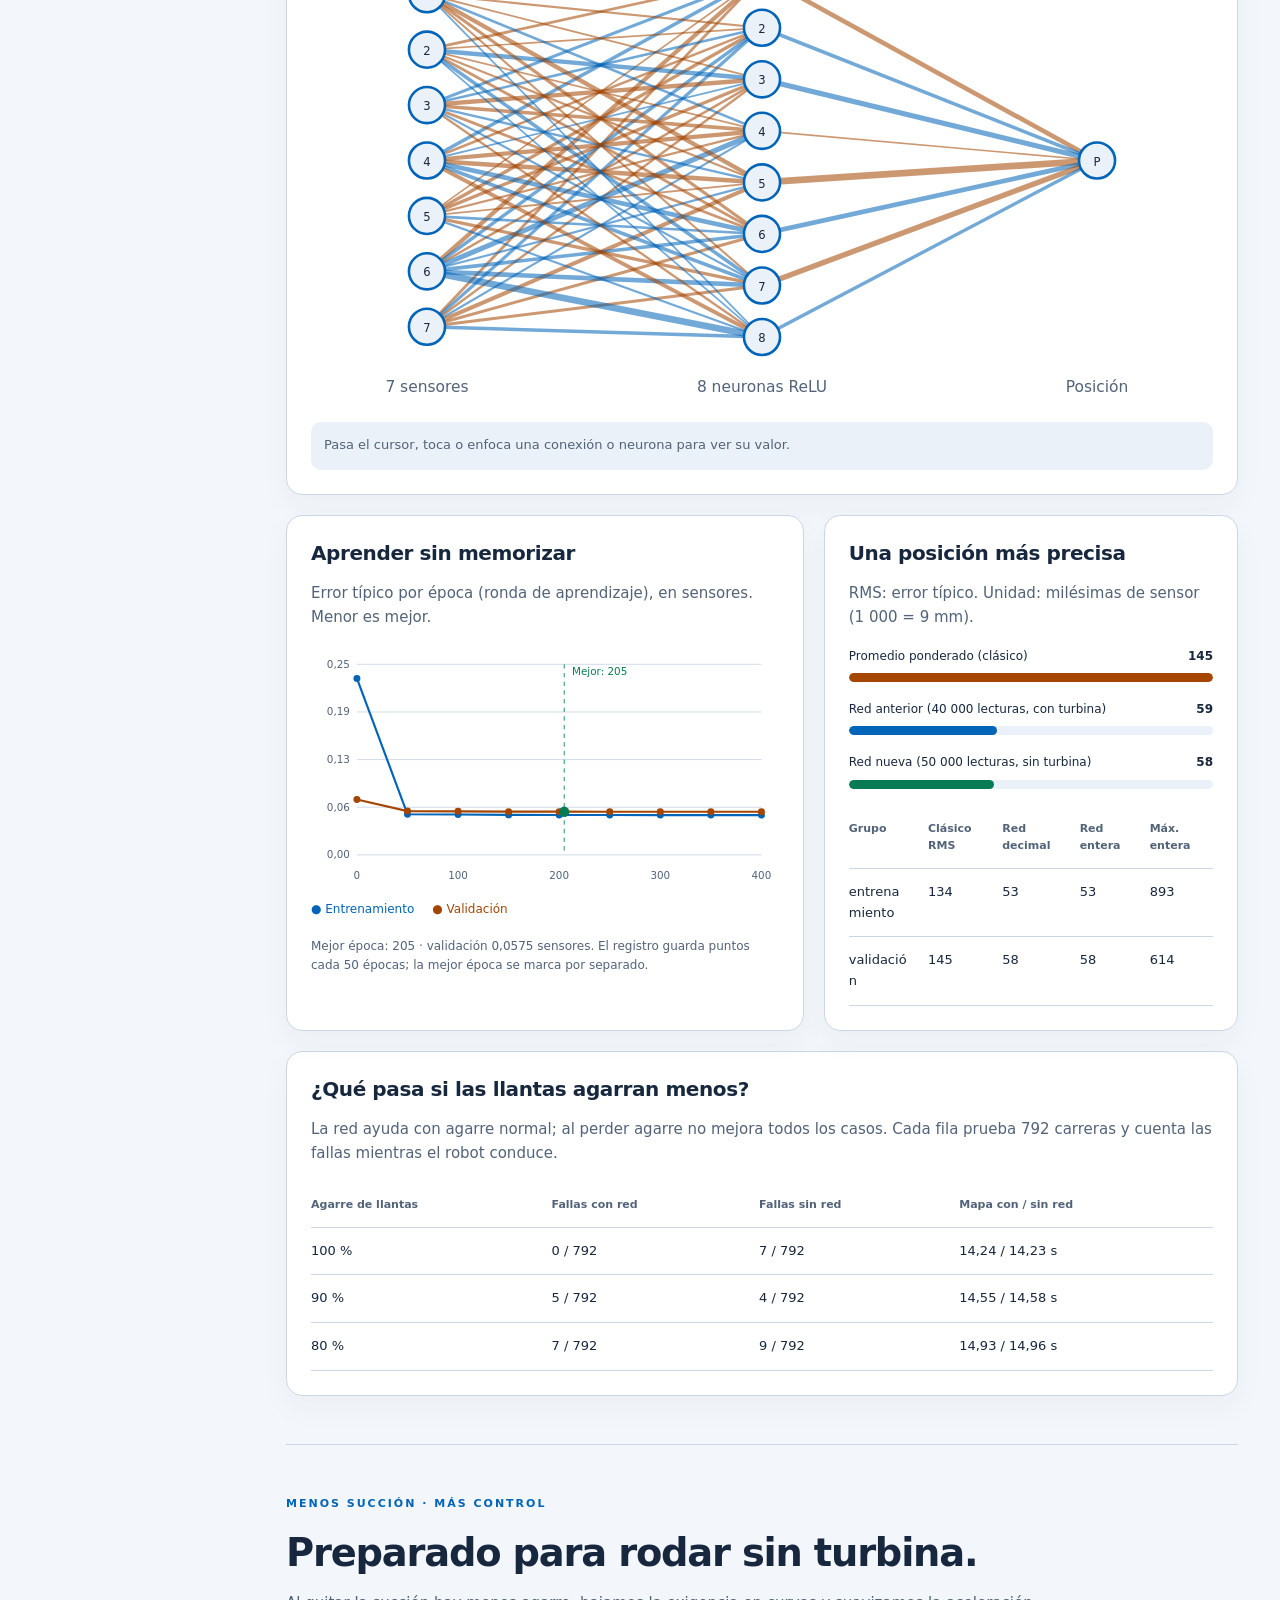
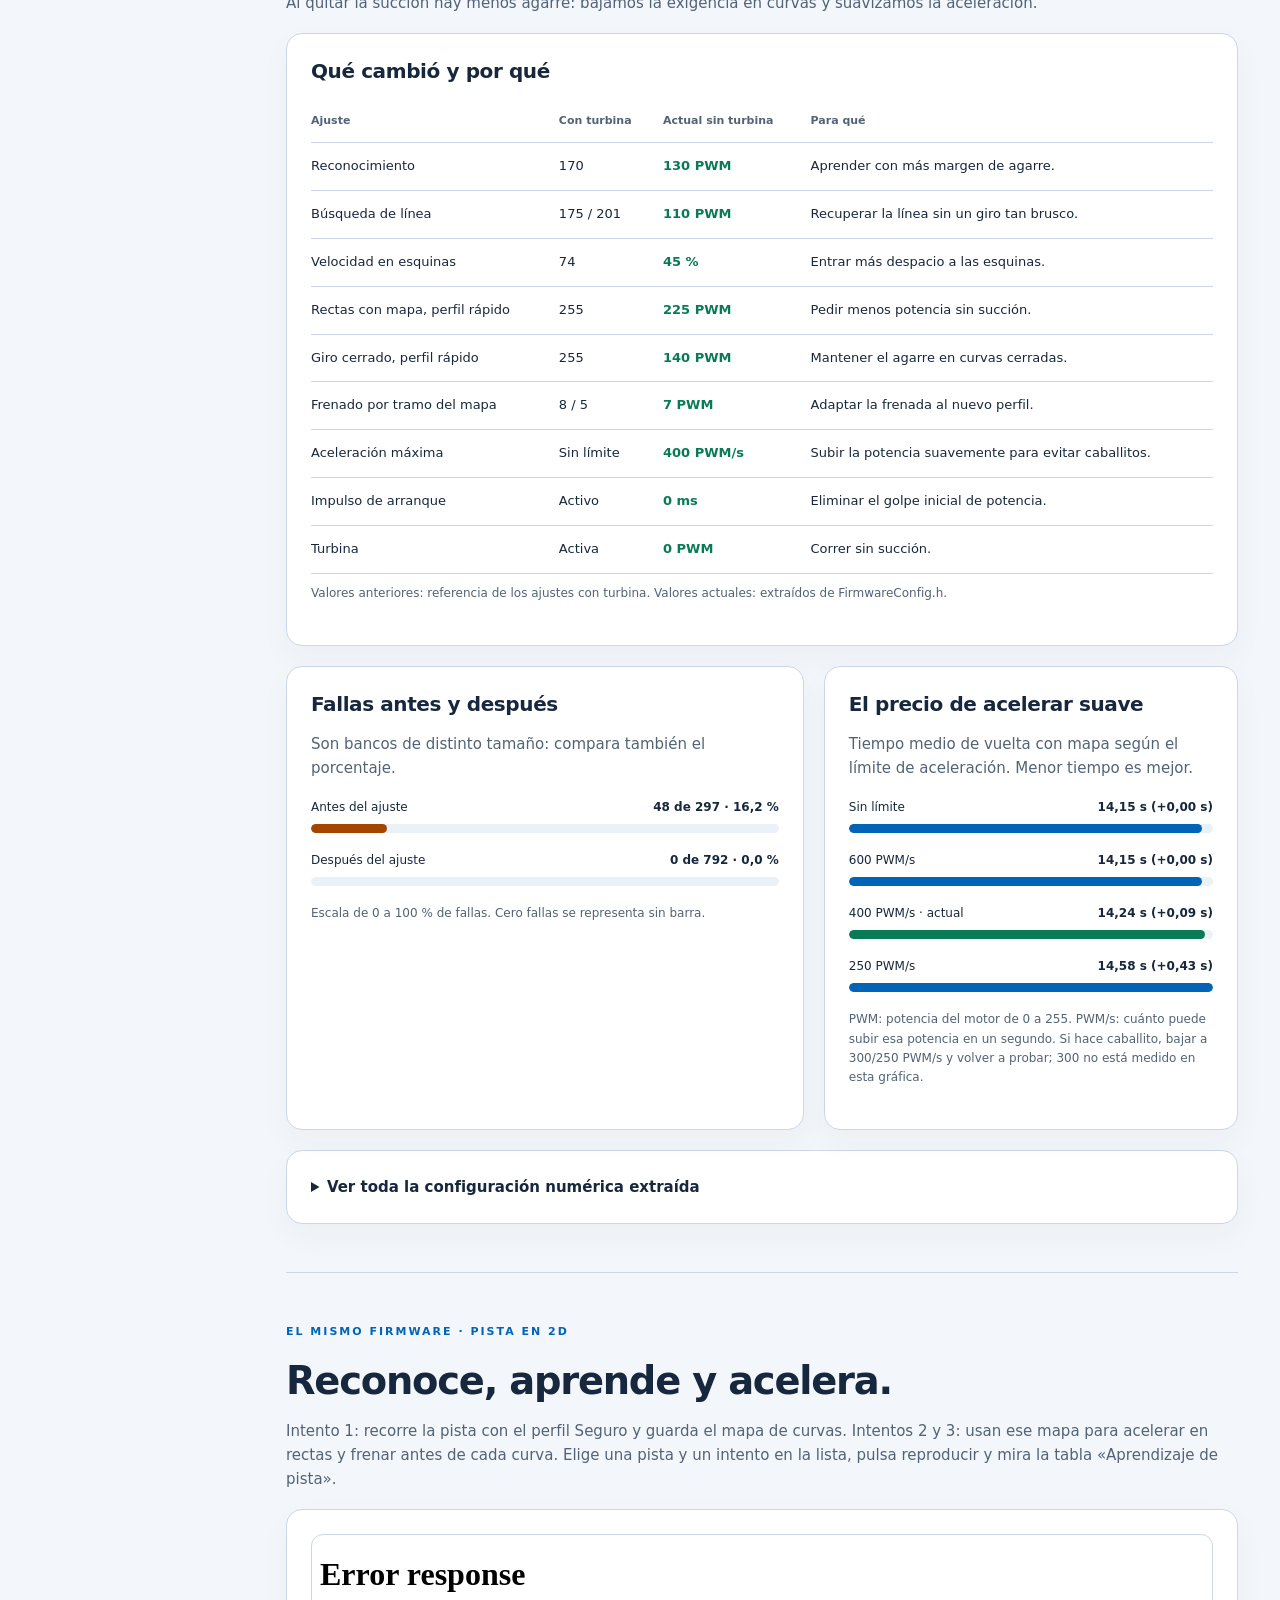
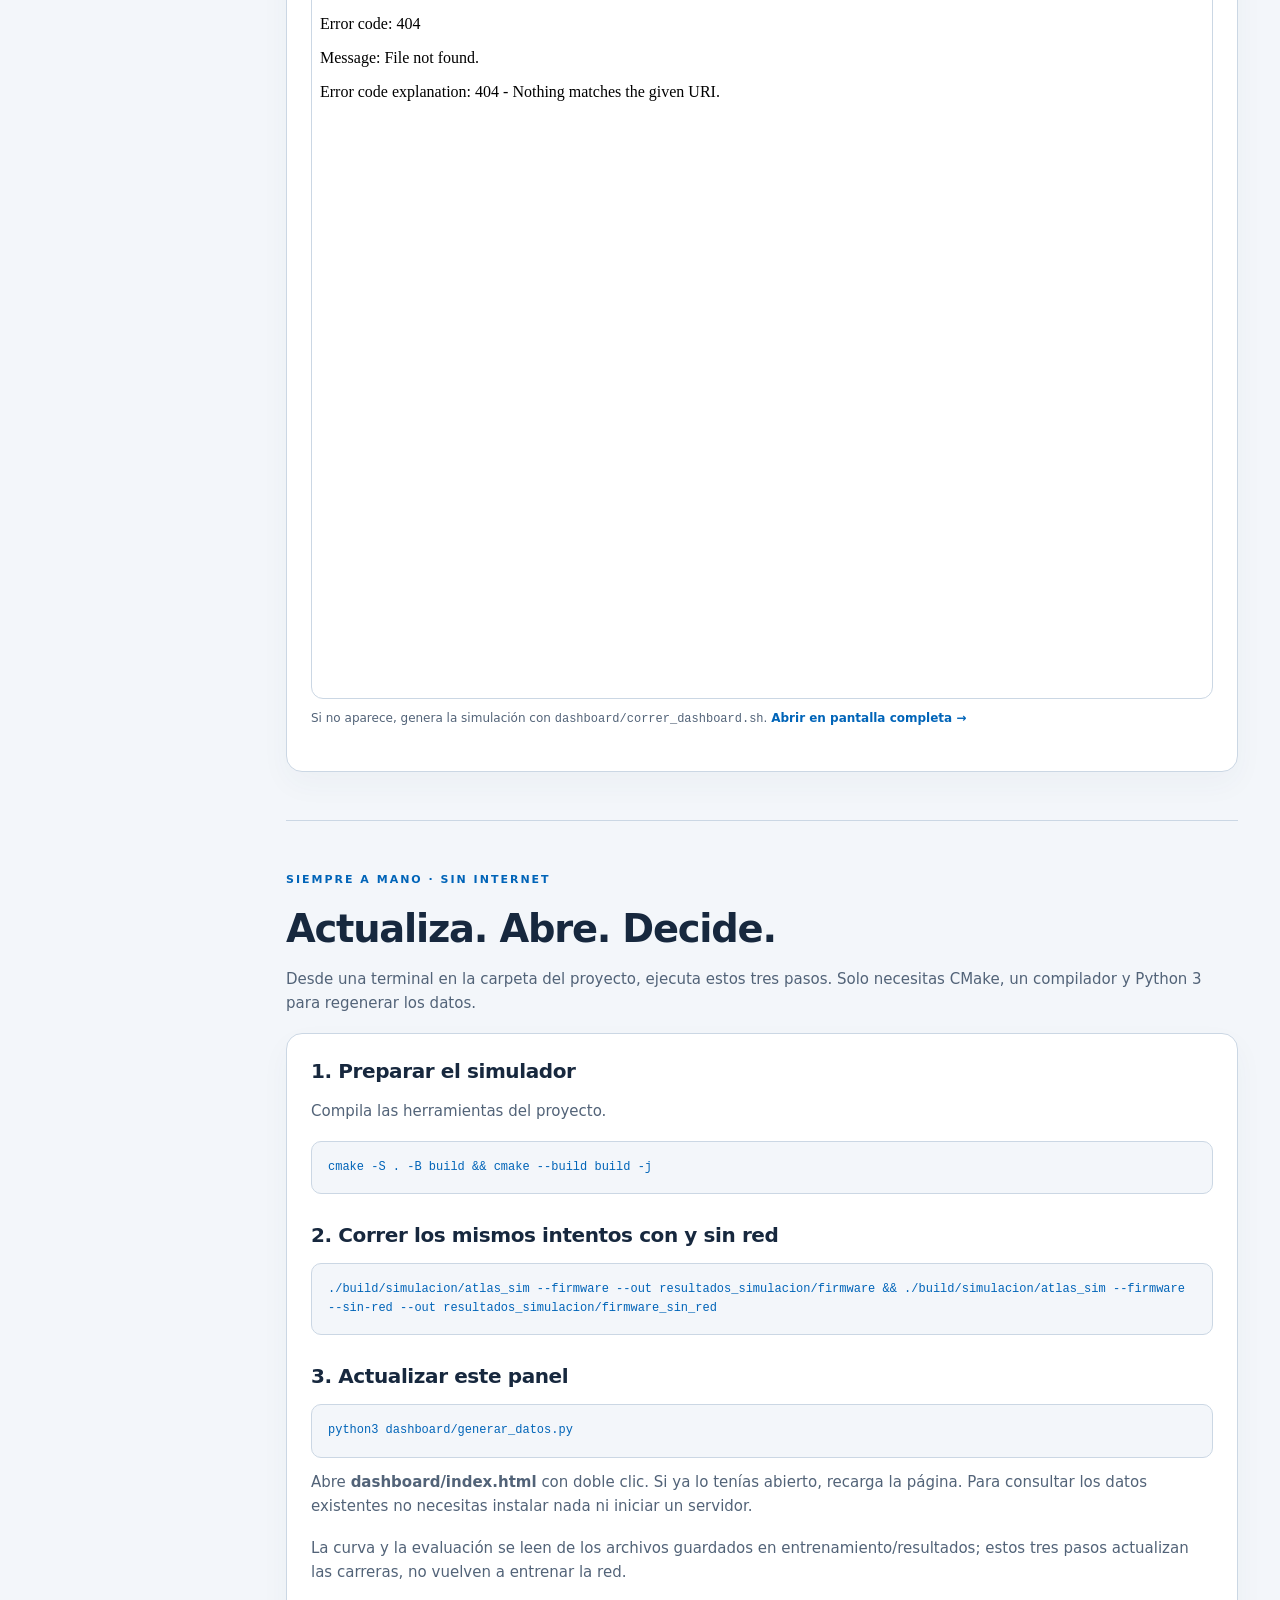
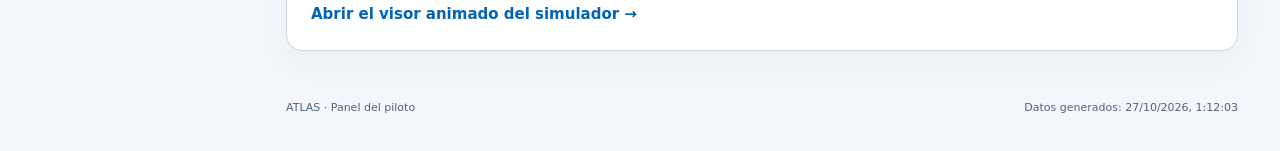
==== commit 6cefc4cf: "Pistas con huecos, mapa que no se pierde en punteados, Kd +20 % y simulación 2D en el dashboard - pi" ====
--- a/dashboard/index.html
+++ b/dashboard/index.html
@@ -19,7 +19,8 @@
 <a href="#pistas">02 <span>Pistas</span></a>
 <a href="#red">03 <span>Red neuronal</span></a>
 <a href="#ajustes">04 <span>Ajustes sin turbina</span></a>
-<a href="#uso">05 <span>Cómo usarlo</span></a>
+<a href="#simulacion">05 <span>Simulación 2D</span></a>
+<a href="#uso">06 <span>Cómo usarlo</span></a>
 </nav>
 <div class="pie-lateral"><span class="punto"></span> Sin conexión · datos locales<br><button id="tema" type="button">Cambiar tema</button></div>
 </aside>
@@ -34,6 +35,7 @@
 <section id="pistas" aria-labelledby="titulo-pistas"><p class="ceja">13 CIRCUITOS · TRES OPORTUNIDADES</p><h1 id="titulo-pistas">De la salida a la meta.</h1><p>Selecciona una pista para ver sus tres intentos y compararlos con el control sin red.</p><div class="herramientas"><label>Mostrar <select id="filtro"><option value="todas">Todas las pistas</option><option value="falladas">Con intentos fallidos</option><option value="obligatorias">Solo obligatorias</option></select></label><label>Ordenar <select id="orden"><option value="original">Orden del simulador</option><option value="tiempo">Menor tiempo con mapa</option><option value="nombre">Nombre de pista</option></select></label></div><p class="nota">Triángulo de rizos y Trébol de lazos son pruebas extremas no obligatorias. Un tiempo fallido no cuenta como vuelta completada.</p><div id="lista-pistas" class="rejilla pistas"></div></section>
 <section id="red" aria-labelledby="titulo-red"><p class="ceja">PRECISIÓN QUE CABE EN EL ROBOT</p><h1 id="titulo-red">Una red pequeña. Una línea más clara.</h1><p>Lee 7 sensores cercanos a la línea, pasa por 8 neuronas y afina una posición. El control PD sigue dirigiendo el robot.</p><article class="panel"><div class="titulo-panel"><h2>Así se conectan las neuronas</h2><span class="chip">7 → 8 ReLU → 1</span></div><p>Azul: peso positivo · naranja: negativo. Más grosor significa más influencia dentro de cada capa. ReLU deja pasar solo valores positivos.</p><div id="diagrama"></div><p id="info-red" class="lectura" aria-live="polite">Pasa el cursor, toca o enfoca una conexión o neurona para ver su valor.</p></article><div class="rejilla dos"><article class="panel"><h2>Aprender sin memorizar</h2><p>Error típico por época (ronda de aprendizaje), en sensores. Menor es mejor.</p><div id="curva"></div><p class="leyenda"><span class="azul">● Entrenamiento</span><span class="naranja">● Validación</span></p><p id="mejor" class="nota"></p></article><article class="panel"><h2>Una posición más precisa</h2><p>RMS: error típico. Unidad: milésimas de sensor (1 000 = 9 mm).</p><div id="errores"></div><div id="tabla-rms"></div></article></div><article class="panel"><h2>¿Qué pasa si las llantas agarran menos?</h2><p>La red ayuda con agarre normal; al perder agarre no mejora todos los casos. Cada fila prueba 792 carreras y cuenta las fallas mientras el robot conduce.</p><div id="agarre"></div></article></section>
 <section id="ajustes" aria-labelledby="titulo-ajustes"><p class="ceja">MENOS SUCCIÓN · MÁS CONTROL</p><h1 id="titulo-ajustes">Preparado para rodar sin turbina.</h1><p>Al quitar la succión hay menos agarre: bajamos la exigencia en curvas y suavizamos la aceleración.</p><article class="panel"><h2>Qué cambió y por qué</h2><div id="cambios"></div><p class="nota">Valores anteriores: referencia de los ajustes con turbina. Valores actuales: extraídos de FirmwareConfig.h.</p></article><div class="rejilla dos"><article class="panel"><h2>Fallas antes y después</h2><p>Son bancos de distinto tamaño: compara también el porcentaje.</p><div id="fallas"></div></article><article class="panel"><h2>El precio de acelerar suave</h2><p>Tiempo medio de vuelta con mapa según el límite de aceleración. Menor tiempo es mejor.</p><div id="aceleracion"></div><p class="nota">PWM: potencia del motor de 0 a 255. PWM/s: cuánto puede subir esa potencia en un segundo. Si hace caballito, bajar a 300/250 PWM/s y volver a probar; 300 no está medido en esta gráfica.</p></article></div><details class="panel"><summary>Ver toda la configuración numérica extraída</summary><div id="configuracion"></div></details></section>
+<section id="simulacion" aria-labelledby="titulo-simulacion"><p class="ceja">EL MISMO FIRMWARE · PISTA EN 2D</p><h1 id="titulo-simulacion">Reconoce, aprende y acelera.</h1><p>Intento 1: recorre la pista con el perfil Seguro y guarda el mapa de curvas. Intentos 2 y 3: usan ese mapa para acelerar en rectas y frenar antes de cada curva. Elige una pista y un intento en la lista, pulsa reproducir y mira la tabla «Aprendizaje de pista».</p><article class="panel"><iframe class="simulador" src="../resultados_simulacion/firmware/index.html" title="Simulación 2D del robot recorriendo la pista"></iframe><p class="nota">Si no aparece, genera la simulación con <code>dashboard/correr_dashboard.sh</code>. <a class="enlace" href="../resultados_simulacion/firmware/index.html" target="_blank" rel="noopener">Abrir en pantalla completa →</a></p></article></section>
 <section id="uso" aria-labelledby="titulo-uso"><p class="ceja">SIEMPRE A MANO · SIN INTERNET</p><h1 id="titulo-uso">Actualiza. Abre. Decide.</h1><p>Desde una terminal en la carpeta del proyecto, ejecuta estos tres pasos. Solo necesitas CMake, un compilador y Python 3 para regenerar los datos.</p><article class="panel instrucciones"><h2>1. Preparar el simulador</h2><p>Compila las herramientas del proyecto.</p><pre>cmake -S . -B build &amp;&amp; cmake --build build -j</pre><h2>2. Correr los mismos intentos con y sin red</h2><pre>./build/simulacion/atlas_sim --firmware --out resultados_simulacion/firmware &amp;&amp; ./build/simulacion/atlas_sim --firmware --sin-red --out resultados_simulacion/firmware_sin_red</pre><h2>3. Actualizar este panel</h2><pre>python3 dashboard/generar_datos.py</pre><p>Abre <strong>dashboard/index.html</strong> con doble clic. Si ya lo tenías abierto, recarga la página. Para consultar los datos existentes no necesitas instalar nada ni iniciar un servidor.</p><p>La curva y la evaluación se leen de los archivos guardados en entrenamiento/resultados; estos tres pasos actualizan las carreras, no vuelven a entrenar la red.</p><div id="visor"></div></article></section>
 <footer>ATLAS · Panel del piloto <span id="fecha"></span></footer>
 </main>
--- a/dashboard/estilos.css
+++ b/dashboard/estilos.css
@@ -1,4 +1,4 @@
 :root{color-scheme:dark;--fondo:#0b111b;--panel:#141e2c;--panel2:#192638;--texto:#edf3fb;--suave:#a7b6ca;--borde:#2a3a50;--azul:#75bcff;--naranja:#ffb77b;--verde:#66dfb1;--rojo:#ff8f99;--sombra:0 14px 35px #0002}
 :root[data-tema=claro]{color-scheme:light;--fondo:#f3f6fa;--panel:#fff;--panel2:#eaf1f8;--texto:#17283e;--suave:#526378;--borde:#cbd7e4;--azul:#0064b8;--naranja:#a44500;--verde:#087b55;--rojo:#ba2435;--sombra:0 12px 30px #2743640a}
 *{box-sizing:border-box}html{scroll-behavior:smooth;scroll-padding-top:24px}body{margin:0;background:var(--fondo);color:var(--texto);font:15px/1.6 system-ui,-apple-system,BlinkMacSystemFont,"Segoe UI",sans-serif}a{color:var(--azul)}button,select{font:inherit;color:var(--texto);background:var(--panel2);border:1px solid var(--borde);border-radius:10px;padding:9px 13px;cursor:pointer}button:hover,select:hover{border-color:var(--azul)}:focus-visible{outline:3px solid var(--azul);outline-offset:4px}.saltar{position:fixed;top:-100px;left:20px;z-index:10;background:var(--panel);padding:12px}.saltar:focus{top:10px}.lateral{position:fixed;inset:0 auto 0 0;width:244px;border-right:1px solid var(--borde);padding:36px 22px;display:flex;flex-direction:column;background:var(--fondo)}.marca{display:flex;gap:13px;align-items:center;color:var(--texto);text-decoration:none;font-size:24px;font-weight:850;letter-spacing:3px}.marca small{display:block;font-size:9px;letter-spacing:2px;color:var(--suave)}.emblema{display:grid;place-items:center;width:44px;height:48px;background:var(--azul);color:var(--fondo);border-radius:12px;font-style:italic}.etiqueta,.ceja{font-size:11px;letter-spacing:2px;font-weight:750;color:var(--azul)}.etiqueta{margin:52px 10px 15px;color:var(--suave)}nav{display:grid;gap:7px}nav a{display:flex;gap:15px;padding:12px;color:var(--suave);text-decoration:none;border-radius:10px;font-size:12px}nav a span{font-size:14px;font-weight:600}nav a:hover,nav a.activo{background:var(--panel2);color:var(--azul)}.pie-lateral{margin-top:auto;color:var(--suave);font-size:12px}.pie-lateral button{margin-top:18px;width:100%}.punto{display:inline-block;width:8px;height:8px;background:var(--verde);border-radius:50%;margin-right:7px}main{margin-left:244px;padding:0 42px;max-width:1700px}.cabecera{display:flex;justify-content:space-between;align-items:center;gap:12px;padding:25px 0;border-bottom:1px solid var(--borde);font-size:10px;letter-spacing:1.4px;color:var(--suave)}.chip,.badge{display:inline-block;border:1px solid var(--borde);border-radius:30px;padding:5px 11px;font-size:11px;white-space:normal;letter-spacing:0}section{padding:40px 0 12px}section+section{margin-top:36px;border-top:1px solid var(--borde)}h1{font-size:clamp(28px,3vw,42px);line-height:1.15;letter-spacing:-1.2px;margin:12px 0 16px}h2{font-size:20px;line-height:1.3;letter-spacing:-.4px;margin:0 0 15px}h3{font-size:15px;margin:10px 0}p{color:var(--suave);margin:10px 0 18px}.intro,.titulo-panel{display:flex;align-items:center;justify-content:space-between;gap:16px}.estado{display:flex;gap:16px;align-items:center;border:1px solid var(--verde);background:var(--panel);padding:21px 24px;border-radius:16px;margin:22px 0;color:var(--verde)}.estado.amarillo{color:var(--naranja);border-color:var(--naranja)}.estado.rojo{color:var(--rojo);border-color:var(--rojo)}.estado b{font-size:18px}.estado p{margin:3px 0 0;font-size:13px}.luz{width:14px;height:14px;border-radius:50%;background:currentColor;box-shadow:0 0 0 7px color-mix(in srgb,currentColor 12%,transparent);flex-shrink:0}.metricas{display:grid;grid-template-columns:repeat(3,minmax(0,1fr));gap:15px;margin-bottom:20px}.metrica,.panel,.pista{background:var(--panel);border:1px solid var(--borde);border-radius:16px;padding:24px;box-shadow:var(--sombra);min-width:0}.metrica .valor{font-size:32px;font-weight:750;letter-spacing:-1px;margin:10px 0 4px}.metrica p{font-size:12px;margin:0}.metrica .nombre{font-size:13px;color:var(--suave)}.ayuda{display:inline-grid;place-items:center;border:1px solid var(--borde);border-radius:50%;font-size:10px;width:18px;height:18px;padding:0;margin-left:5px;position:relative;vertical-align:middle}.ayuda:hover:after,.ayuda:focus:after{content:attr(data-ayuda);position:absolute;bottom:25px;right:-20px;width:205px;max-width:65vw;z-index:5;background:var(--texto);color:var(--fondo);padding:10px;border-radius:9px;text-align:left;font-size:12px;box-shadow:var(--sombra)}.rejilla{display:grid;gap:20px;margin:20px 0}.dos{grid-template-columns:1.25fr 1fr}.pasos{display:grid;grid-template-columns:repeat(3,1fr);gap:20px;margin-top:25px}.pasos b{color:var(--azul);font-size:26px}.pasos p{font-size:13px;margin:0}.acento{background:linear-gradient(140deg,var(--panel2),var(--panel))}.enlace{font-weight:650;text-decoration:none}.herramientas{display:flex;gap:18px;flex-wrap:wrap;margin:28px 0 15px}.herramientas label{display:flex;align-items:center;gap:10px;font-size:13px;color:var(--suave)}.nota{font-size:12px}.pistas{grid-template-columns:repeat(2,minmax(0,1fr))}.pista{display:block;width:100%;text-align:left;transition:transform .18s,border-color .18s}.pista:hover{transform:translateY(-2px);border-color:var(--azul)}.pista h2{margin:12px 0 5px;font-size:18px}.bien{color:var(--verde)}.mal{color:var(--rojo)}.intentos{display:flex;gap:7px;flex-wrap:wrap;margin:17px 0}.intento{font-size:11px;padding:4px 8px;background:var(--panel2);border-radius:7px}.barra-fila{margin:18px 0}.barra-cab{display:flex;justify-content:space-between;gap:14px;font-size:12px;margin-bottom:7px}.carril{height:9px;background:var(--panel2);border-radius:10px;overflow:hidden}.relleno{height:100%;border-radius:10px;background:var(--azul);min-width:0}.naranja{color:var(--naranja)}.azul{color:var(--azul)}.leyenda{display:flex;gap:18px;flex-wrap:wrap;font-size:12px}svg{display:block;width:100%;height:auto;overflow:visible}svg text{fill:var(--suave);font:12px system-ui}svg .eje{stroke:var(--borde);stroke-width:1}.conexion{cursor:pointer;opacity:.55;transition:opacity .15s}.conexion:hover,.conexion:focus{opacity:1;stroke:var(--verde);outline:none}.neurona{fill:var(--panel2);stroke:var(--azul);stroke-width:2;cursor:pointer}.neurona:hover,.neurona:focus{fill:var(--azul);outline:none}.lectura{border-radius:10px;background:var(--panel2);padding:13px;font-size:13px;margin-bottom:0;min-height:48px}.tabla-contenedor{overflow-x:auto;max-width:100%}table{width:100%;border-collapse:collapse;font-size:13px}th{text-align:left;font-size:11px;color:var(--suave);font-weight:650}td,th{padding:13px 9px;border-bottom:1px solid var(--borde);vertical-align:top}td:first-child,th:first-child{padding-left:0}td{overflow-wrap:anywhere}.cambio{color:var(--verde);font-weight:650}pre{white-space:pre-wrap;overflow-wrap:anywhere;background:var(--fondo);border:1px solid var(--borde);padding:16px;border-radius:10px;font-size:12px;color:var(--azul)}.instrucciones h2{margin-top:28px}.instrucciones h2:first-child{margin-top:0}details summary{cursor:pointer;font-weight:650}footer{padding:36px 0;color:var(--suave);font-size:11px;display:flex;justify-content:space-between;gap:12px}dialog{background:var(--panel);color:var(--texto);border:1px solid var(--borde);border-radius:18px;width:min(980px,94vw);max-height:90vh;padding:26px}dialog::backdrop{background:#030914bb;backdrop-filter:blur(5px)}.detalle-modos{margin:25px 0}.detalle-tarjetas{display:grid;grid-template-columns:repeat(3,minmax(0,1fr));gap:12px}.detalle-intento{border:1px solid var(--borde);border-radius:10px;padding:16px}.detalle-intento dl{font-size:12px}.detalle-intento dt{color:var(--suave);margin-top:10px}.detalle-intento dd{margin:0;font-weight:650}.vacio{color:var(--suave);padding:22px;border:1px dashed var(--borde);border-radius:12px}.advertencia{padding:15px;border:1px solid var(--naranja);border-radius:10px;margin:16px 0;overflow-wrap:anywhere}
-@media(prefers-reduced-motion:reduce){*{scroll-behavior:auto!important;transition:none!important}}@media(min-width:1500px){.metricas{grid-template-columns:repeat(5,minmax(0,1fr))}}@media(max-width:1100px){.lateral{width:205px;padding:28px 15px}main{margin-left:205px;padding:0 26px}.dos{grid-template-columns:1fr}.metricas{grid-template-columns:repeat(2,minmax(0,1fr))}}@media(max-width:720px){.lateral{position:static;width:auto;padding:20px;border-right:0;border-bottom:1px solid var(--borde)}.marca{font-size:20px}.etiqueta{display:none}nav{display:flex;overflow-x:auto;margin-top:20px;gap:5px}nav a{flex-shrink:0;padding:9px;font-size:10px}nav a span{font-size:12px}nav a{gap:6px}.pie-lateral{display:flex;justify-content:space-between;align-items:center;margin-top:16px;font-size:10px}.pie-lateral button{width:auto;margin:0;padding:6px 10px}main{margin:0;padding:0 18px}.cabecera{font-size:8px;padding:17px 0;letter-spacing:.5px}.cabecera .chip{font-size:9px}section{padding-top:28px}.intro{align-items:flex-start}.intro>.chip{display:none}.metricas{gap:10px}.metrica{padding:16px}.metrica .valor{font-size:26px}.metrica:last-child{grid-column:1/-1}.panel,.pista{padding:19px}.pasos{gap:12px}.pasos p{font-size:12px}.pistas,.detalle-tarjetas{grid-template-columns:1fr}.herramientas{gap:12px}.herramientas label{justify-content:space-between;width:100%}.herramientas select{max-width:70%}.estado{padding:18px;gap:14px}.estado b{font-size:16px}.titulo-panel{align-items:flex-start;flex-wrap:wrap}table{font-size:11px}td,th{padding:10px 5px}footer{flex-direction:column}dialog{padding:20px}.ceja{font-size:9px}}
+@media(prefers-reduced-motion:reduce){*{scroll-behavior:auto!important;transition:none!important}}@media(min-width:1500px){.metricas{grid-template-columns:repeat(5,minmax(0,1fr))}}@media(max-width:1100px){.lateral{width:205px;padding:28px 15px}main{margin-left:205px;padding:0 26px}.dos{grid-template-columns:1fr}.metricas{grid-template-columns:repeat(2,minmax(0,1fr))}}@media(max-width:720px){.lateral{position:static;width:auto;padding:20px;border-right:0;border-bottom:1px solid var(--borde)}.marca{font-size:20px}.etiqueta{display:none}nav{display:flex;overflow-x:auto;margin-top:20px;gap:5px}nav a{flex-shrink:0;padding:9px;font-size:10px}nav a span{font-size:12px}nav a{gap:6px}.pie-lateral{display:flex;justify-content:space-between;align-items:center;margin-top:16px;font-size:10px}.pie-lateral button{width:auto;margin:0;padding:6px 10px}main{margin:0;padding:0 18px}.cabecera{font-size:8px;padding:17px 0;letter-spacing:.5px}.cabecera .chip{font-size:9px}section{padding-top:28px}.intro{align-items:flex-start}.intro>.chip{display:none}.metricas{gap:10px}.metrica{padding:16px}.metrica .valor{font-size:26px}.metrica:last-child{grid-column:1/-1}.panel,.pista{padding:19px}.pasos{gap:12px}.pasos p{font-size:12px}.pistas,.detalle-tarjetas{grid-template-columns:1fr}.herramientas{gap:12px}.herramientas label{justify-content:space-between;width:100%}.herramientas select{max-width:70%}.estado{padding:18px;gap:14px}.estado b{font-size:16px}.titulo-panel{align-items:flex-start;flex-wrap:wrap}table{font-size:11px}td,th{padding:10px 5px}footer{flex-direction:column}dialog{padding:20px}.ceja{font-size:9px}}.simulador{display:block;width:100%;height:min(1100px,85vh);border:1px solid var(--borde);border-radius:12px;background:#fff}
